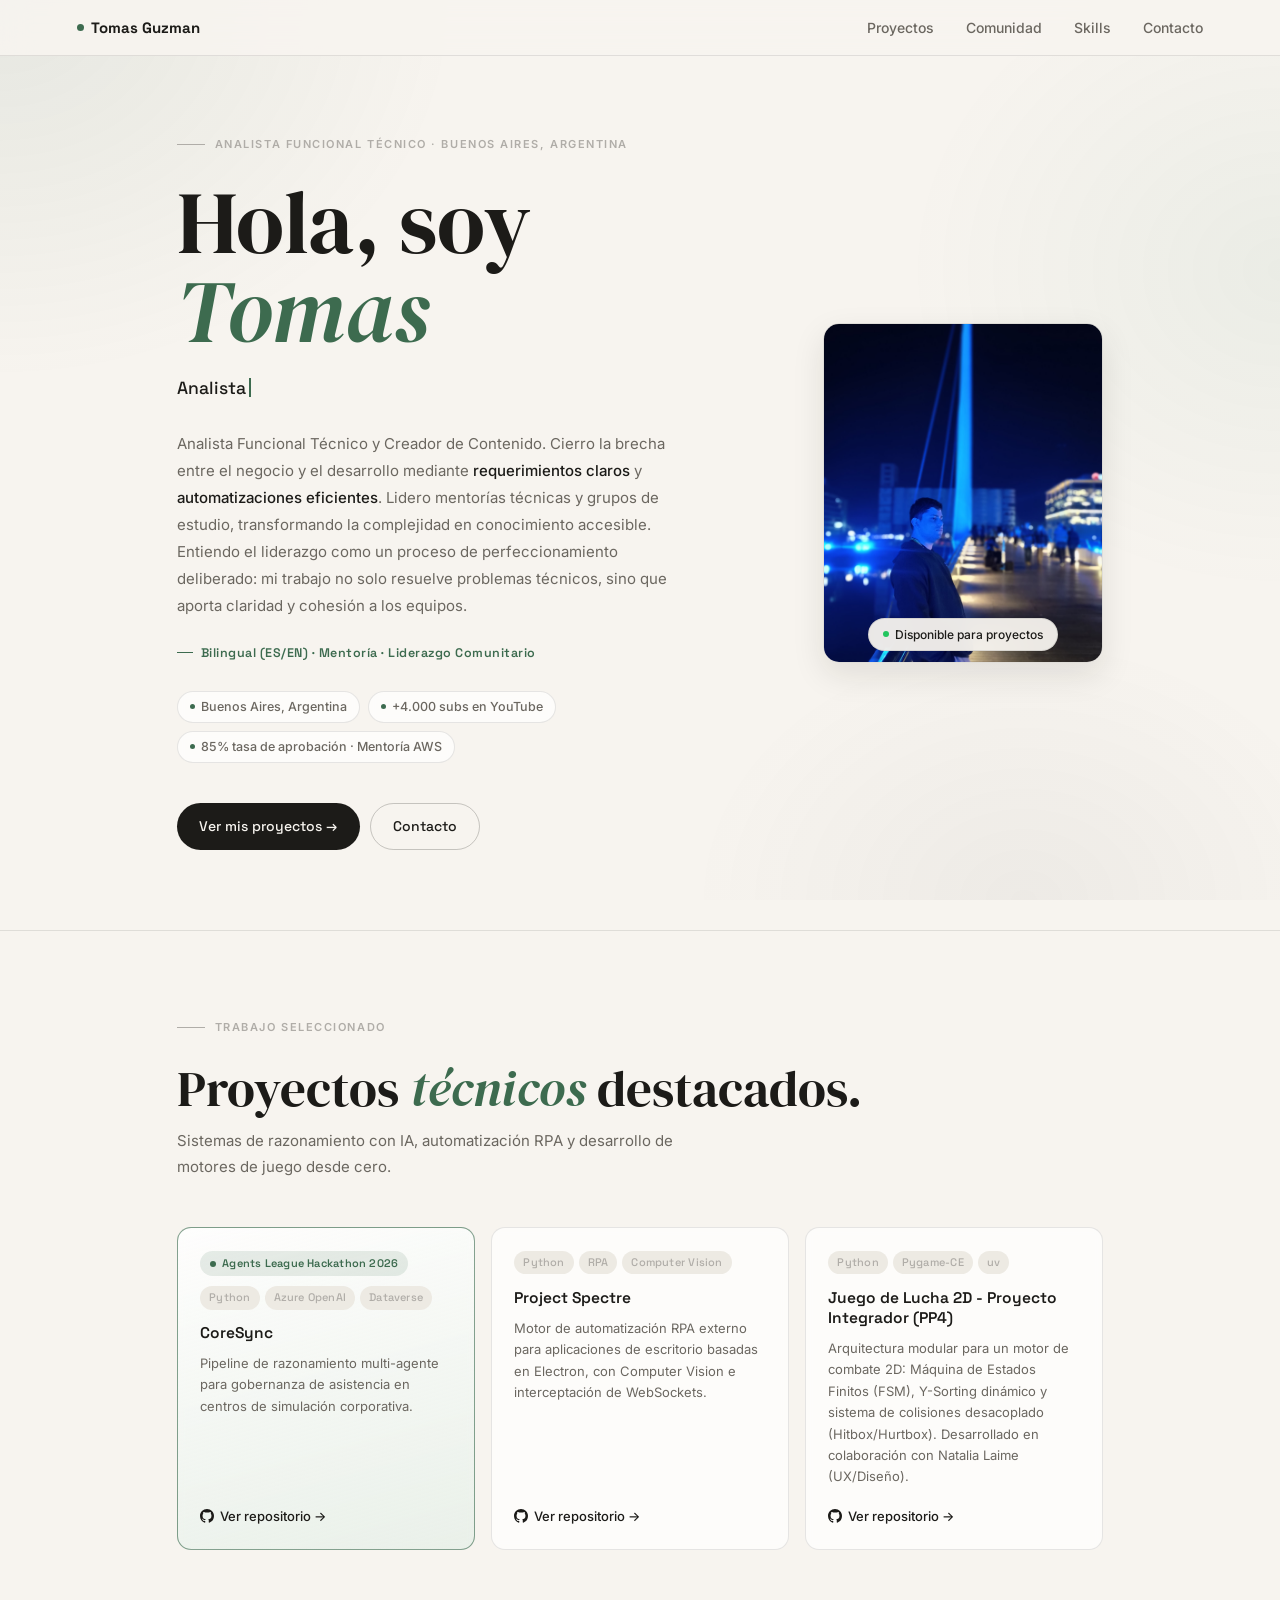
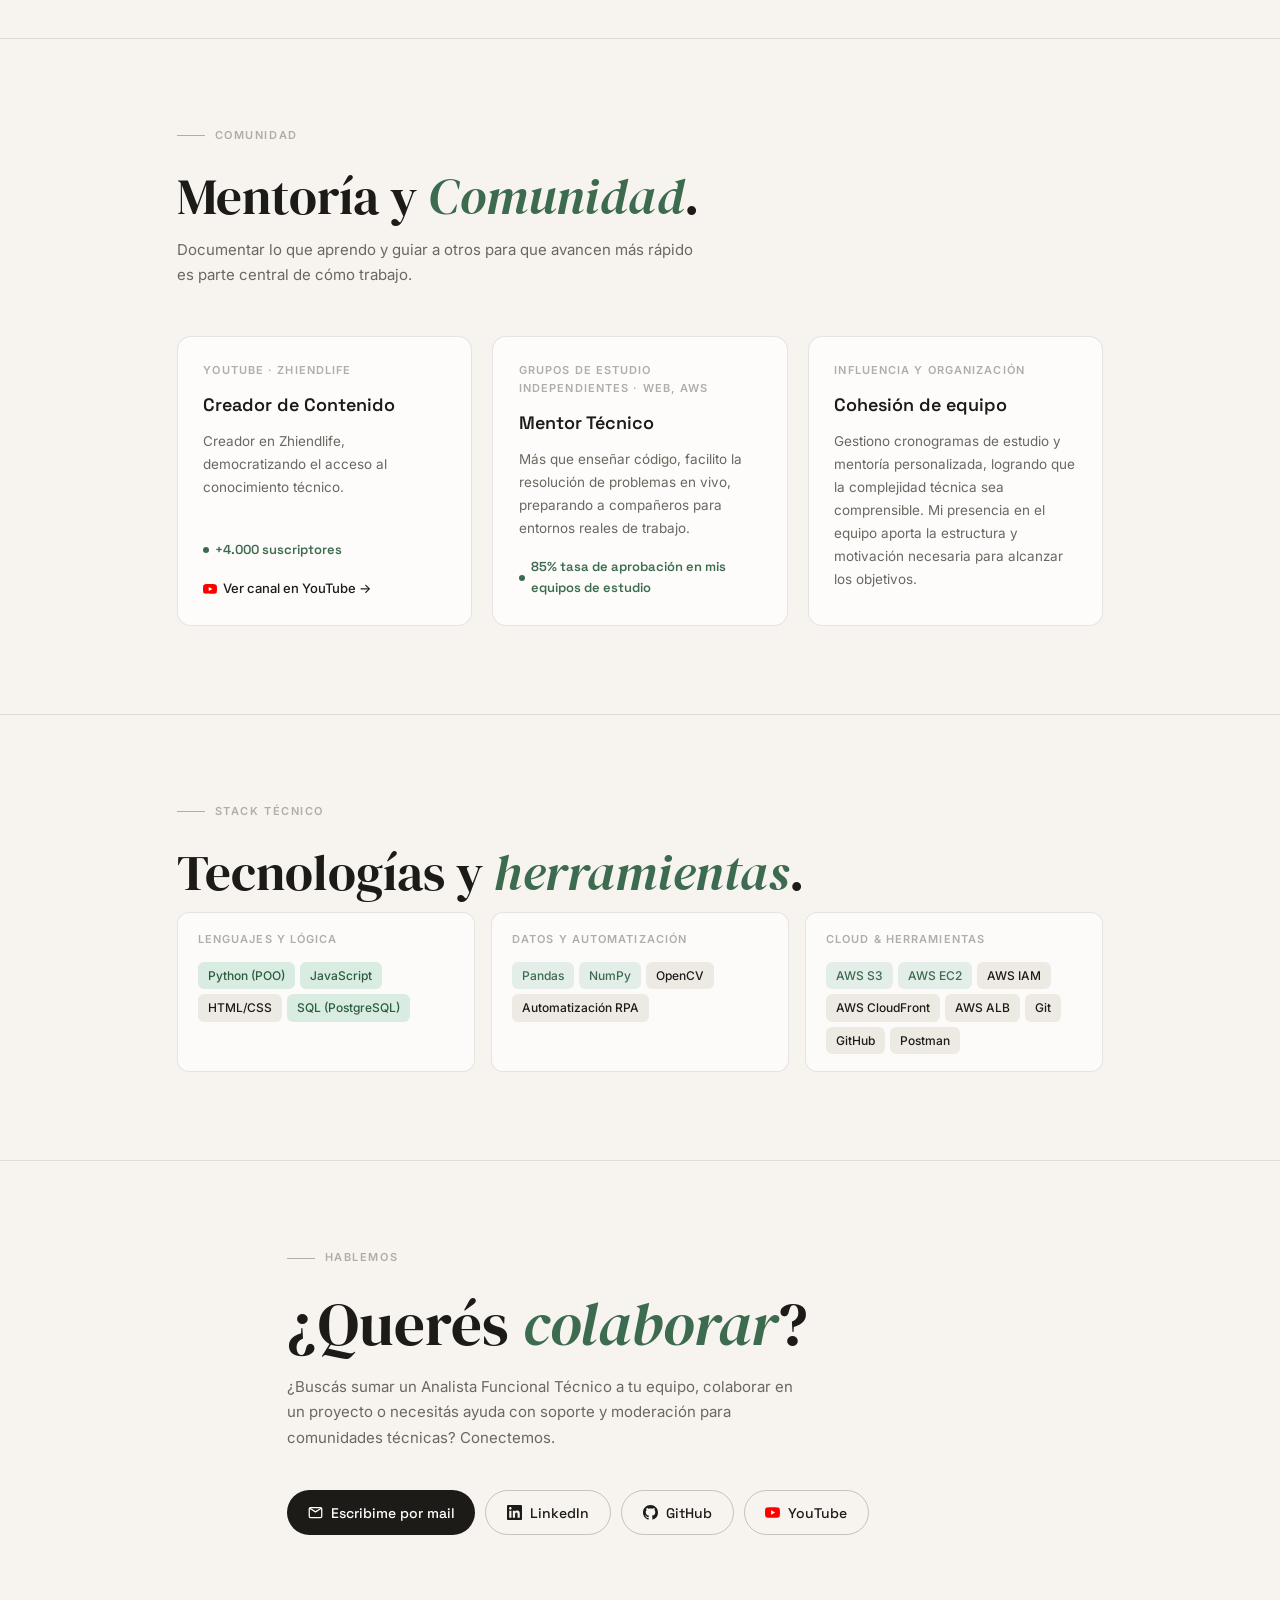
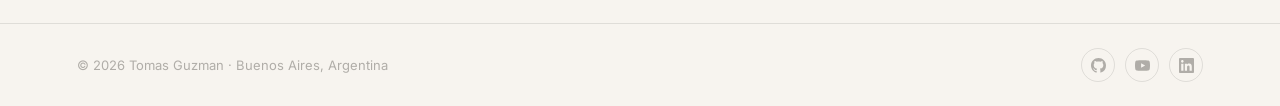
==== index.html @ 2cc408e9 "Rename indexhtml to index.html" ====
<!DOCTYPE html>
<html lang="es">
<head>
<meta charset="UTF-8">
<meta name="viewport" content="width=device-width, initial-scale=1.0">
<title>Tomas Guzman — Analista Funcional Técnico · Mentor Técnico · Creador de Contenido</title>
<link rel="preconnect" href="https://fonts.googleapis.com">
<link rel="preconnect" href="https://fonts.gstatic.com" crossorigin>
<link href="https://fonts.googleapis.com/css2?family=Space+Grotesk:wght@300;400;500;600;700&family=DM+Serif+Display:ital@0;1&family=Inter:wght@400;500&display=swap" rel="stylesheet">
<style>
*, *::before, *::after { box-sizing: border-box; margin: 0; padding: 0; }

:root {
  --bg:      #f7f4ef;
  --bg2:     #edeae3;
  --ink:     #1c1b18;
  --ink2:    #6b6760;
  --ink3:    #b0ada8;
  --accent:  #3d6b4f;
  --accent2: #2a7a5a;
  --border:  rgba(26,24,20,0.1);
}

html { scroll-behavior: smooth; }
body {
  font-family: 'Inter', sans-serif;
  background: var(--bg);
  color: var(--ink);
  font-size: 16px;
  line-height: 1.6;
  -webkit-font-smoothing: antialiased;
  overflow-x: hidden;
}

/* GRADIENTE */
.bg-gradient {
  position: fixed; inset: 0; pointer-events: none; z-index: 0;
  background:
    radial-gradient(ellipse 55% 65% at 0% 0%, rgba(61,107,79,0.09) 0%, transparent 65%),
    radial-gradient(ellipse 45% 55% at 100% 30%, rgba(42,122,90,0.06) 0%, transparent 65%),
    radial-gradient(ellipse 40% 45% at 80% 100%, rgba(55,58,63,0.05) 0%, transparent 65%);
}
nav, main, footer { position: relative; z-index: 1; }

/* NAV */
nav {
  position: sticky; top: 0; z-index: 100;
  display: flex; align-items: center; justify-content: space-between;
  padding: 0 clamp(1.5rem, 6vw, 5rem);
  height: 56px;
  background: rgba(247,244,239,0.88);
  backdrop-filter: blur(14px);
  -webkit-backdrop-filter: blur(14px);
  border-bottom: 1px solid var(--border);
}
.nav-logo {
  font-family: 'Space Grotesk', sans-serif;
  font-weight: 700; font-size: 15px;
  color: var(--ink); text-decoration: none;
  display: flex; align-items: center; gap: 7px;
}
.nav-logo .dot {
  width: 7px; height: 7px; border-radius: 50%;
  background: var(--accent);
}
.nav-links { display: flex; gap: 2rem; list-style: none; }
.nav-links a {
  font-size: 14px; font-weight: 500; color: var(--ink2);
  text-decoration: none; transition: color 0.2s;
}
.nav-links a:hover { color: var(--ink); }

/* WRAPPERS */
.section-wrap { max-width: 1080px; margin: 0 auto; padding: 5.5rem clamp(1.5rem, 6vw, 5rem); }
.section-wrap.narrow { max-width: 860px; }

.eyebrow {
  display: flex; align-items: center; gap: 10px;
  font-size: 11px; font-weight: 600; letter-spacing: 0.14em;
  text-transform: uppercase; color: var(--ink3); margin-bottom: 1.5rem;
}
.eyebrow::before { content: ''; display: block; width: 28px; height: 1px; background: var(--ink3); flex-shrink: 0; }

.section-title {
  font-family: 'DM Serif Display', serif;
  font-size: clamp(2.2rem, 4.5vw, 3.2rem);
  font-weight: 400; color: var(--ink); line-height: 1.1; margin-bottom: 0.75rem;
}
.section-title em { font-style: italic; color: var(--accent); }
.section-sub { font-size: 15px; color: var(--ink2); max-width: 520px; margin-bottom: 3rem; line-height: 1.7; }

/* ── HERO ── */
.hero-inner {
  max-width: 1080px; margin: 0 auto;
  padding: 5rem clamp(1.5rem, 6vw, 5rem);
  display: grid; grid-template-columns: 1fr auto;
  gap: 4rem; align-items: center;
  min-height: calc(100vh - 56px);
}
.hero-eyebrow {
  font-size: 11px; font-weight: 600; letter-spacing: 0.14em;
  text-transform: uppercase; color: var(--ink3);
  display: flex; align-items: center; gap: 10px; margin-bottom: 1.5rem;
}
.hero-eyebrow::before { content: ''; display: block; width: 28px; height: 1px; background: var(--ink3); }

/* ── KATANA NAME ── */
h1.hero-name {
  font-family: 'DM Serif Display', serif;
  font-size: clamp(3rem, 7vw, 5.5rem);
  font-weight: 400; line-height: 1.0; color: var(--ink);
  margin-bottom: 1.25rem;
  user-select: none;
}
h1.hero-name em { font-style: italic; color: var(--accent); }

/* El contenedor del nombre: tamaño fijo al del texto, posición relativa para overlays absolutos */
.name-katana {
  display: inline-block;
  position: relative;
  cursor: default;
  line-height: 1.0;
}

/* El nombre base define el tamaño del contenedor */
.name-full {
  display: block;
  position: relative;
  transition: opacity 0.2s 0.15s;
}

/* Las dos mitades se superponen EXACTAMENTE sobre el nombre base (inset 0) */
.name-top, .name-bottom {
  display: block;
  position: absolute;
  top: 0; left: 0; right: 0; bottom: 0;
  width: 100%; height: 100%;
  margin: 0;
  clip-path: inset(0 0 50% 0);        /* top half */
  transform: translate(0, 0);
  transition: transform 0.35s cubic-bezier(0.22,1,0.36,1), opacity 0.3s;
  opacity: 0; pointer-events: none;
  white-space: nowrap;
}
.name-bottom {
  clip-path: inset(50% 0 0 0);        /* bottom half */
}

/* Flash de corte */
.slash-line {
  position: absolute;
  left: -10%; width: 0%;
  top: 50%; height: 1.5px;
  background: linear-gradient(90deg, transparent 0%, rgba(255,255,255,0) 0%, white 40%, rgba(180,230,200,0.9) 60%, transparent 100%);
  transform: rotate(-4deg) translateY(-50%);
  opacity: 0;
  pointer-events: none;
  transition: none;
  box-shadow: 0 0 8px 2px rgba(61,107,79,0.5);
}

/* JS toggles .cut on .name-katana */
.name-katana.cut .name-full       { opacity: 0; transition: opacity 0.1s; }
.name-katana.cut .name-top        { opacity: 1; transform: translate(-4px, -8px); }
.name-katana.cut .name-bottom     { opacity: 1; transform: translate(4px, 8px); }
.name-katana.cut .slash-line      { width: 120%; opacity: 1; }

/* Heal-back animation when removing cursor */
.name-katana.healing .name-top    { opacity: 0; transform: translate(0, 0); transition: transform 0.25s ease-in, opacity 0.2s; }
.name-katana.healing .name-bottom { opacity: 0; transform: translate(0, 0); transition: transform 0.25s ease-in, opacity 0.2s; }
.name-katana.healing .slash-line  { opacity: 0; transition: opacity 0.15s; }
.name-katana.healing .name-full   { opacity: 1; transition: opacity 0.2s 0.15s; }

/* ── HERO resto ── */
.hero-role {
  font-family: 'Space Grotesk', sans-serif;
  font-size: clamp(0.9rem, 1.8vw, 1.1rem);
  color: var(--ink2); margin-bottom: 1.75rem;
  display: flex; align-items: center; flex-wrap: wrap;
}
.typed-text { color: var(--ink); font-weight: 500; }
.cursor {
  display: inline-block; width: 2px; height: 1.1em;
  background: var(--accent); margin-left: 3px;
  vertical-align: middle; animation: blink 1s step-end infinite;
}
@keyframes blink { 0%,100%{opacity:1} 50%{opacity:0} }

.hero-desc { font-size: 15px; color: var(--ink2); max-width: 520px; line-height: 1.8; margin-bottom: 1.5rem; }
.hero-desc strong { color: var(--ink); font-weight: 500; }

.hero-tag {
  font-family: 'Space Grotesk', sans-serif;
  font-size: 12.5px; font-weight: 600; letter-spacing: 0.04em;
  color: var(--accent); margin-bottom: 1.75rem;
  display: flex; align-items: center; gap: 8px;
}
.hero-tag::before { content: ''; display: block; width: 16px; height: 1px; background: var(--accent); flex-shrink: 0; }

.hero-badges { display: flex; flex-wrap: wrap; gap: 8px; margin-bottom: 2.5rem; }
.badge {
  display: inline-flex; align-items: center; gap: 6px;
  font-size: 12.5px; font-weight: 500; padding: 5px 12px;
  border-radius: 100px; border: 1px solid var(--border);
  background: rgba(255,255,255,0.7); color: var(--ink2);
  backdrop-filter: blur(4px);
}
.badge .bdot { width: 5px; height: 5px; border-radius: 50%; background: var(--accent); }

.hero-ctas { display: flex; gap: 10px; flex-wrap: wrap; }
.btn-dark {
  display: inline-flex; align-items: center; gap: 8px;
  padding: 0.7rem 1.4rem; background: var(--ink); color: var(--bg);
  font-family: 'Space Grotesk', sans-serif; font-size: 14px; font-weight: 500;
  border-radius: 100px; text-decoration: none;
  transition: background 0.2s, transform 0.15s;
}
.btn-dark:hover { background: var(--accent); transform: translateY(-1px); }
.btn-outline {
  display: inline-flex; align-items: center; gap: 8px;
  padding: 0.7rem 1.4rem; background: transparent; color: var(--ink);
  font-family: 'Space Grotesk', sans-serif; font-size: 14px; font-weight: 500;
  border-radius: 100px; border: 1px solid rgba(26,24,20,0.22);
  text-decoration: none; transition: border-color 0.2s, transform 0.15s;
}
.btn-outline:hover { border-color: var(--ink); transform: translateY(-1px); }

/* FOTO */
.photo-frame { position: relative; width: 280px; }
.profile-photo {
  width: 280px; height: 340px;
  object-fit: cover;
  object-position: center 25%;
  border-radius: 16px;
  display: block;
  border: 1px solid var(--border);
  box-shadow: 0 12px 32px rgba(28,27,24,0.10);
}
.avail-tag {
  position: absolute; bottom: 12px; left: 50%; transform: translateX(-50%);
  white-space: nowrap; background: rgba(247,244,239,0.95);
  border: 1px solid var(--border); border-radius: 100px;
  padding: 6px 14px; font-size: 12px; font-weight: 500; color: var(--ink);
  display: flex; align-items: center; gap: 6px; backdrop-filter: blur(8px);
}
.avail-tag .green-dot { width: 6px; height: 6px; border-radius: 50%; background: #22c55e; flex-shrink: 0; }

/* ── PROYECTOS ── */
#proyectos { border-top: 1px solid var(--border); }
.projects-grid { display: grid; grid-template-columns: repeat(3,1fr); gap: 1rem; }
@media (max-width:860px) { .projects-grid { grid-template-columns: repeat(2,1fr); } }
@media (max-width:560px) { .projects-grid { grid-template-columns: 1fr; } }

.pcard {
  background: rgba(255,255,255,0.7);
  border: 1px solid var(--border); border-radius: 14px; padding: 1.4rem;
  display: flex; flex-direction: column; gap: 0.6rem;
  backdrop-filter: blur(4px);
  transition: border-color 0.2s, transform 0.2s, box-shadow 0.2s;
}
.pcard:hover { border-color: rgba(61,107,79,0.45); transform: translateY(-2px); box-shadow: 0 8px 24px rgba(61,107,79,0.08); }
.pcard.featured {
  border-color: rgba(61,107,79,0.5);
  background: linear-gradient(165deg, rgba(255,255,255,0.85) 0%, rgba(217,236,226,0.45) 100%);
  position: relative;
}
.pcard.featured::before {
  content: '';
  position: absolute; inset: -1px;
  border-radius: 14px;
  border: 1px solid rgba(61,107,79,0.25);
  pointer-events: none;
}
.pcard-status {
  display: inline-flex; align-items: center; gap: 6px;
  font-size: 11px; font-weight: 600; padding: 4px 10px;
  border-radius: 100px; background: rgba(61,107,79,0.12);
  color: var(--accent); font-family: 'Space Grotesk', sans-serif;
  letter-spacing: 0.02em; align-self: flex-start;
}
.pcard-status .pulse {
  width: 6px; height: 6px; border-radius: 50%;
  background: var(--accent);
  animation: pulse 1.6s ease-in-out infinite;
}
@keyframes pulse { 0%,100%{opacity:1; transform:scale(1);} 50%{opacity:0.4; transform:scale(0.7);} }
.pcard-tags { display: flex; flex-wrap: wrap; gap: 5px; margin-bottom: 0.25rem; }
.ptag {
  font-size: 11px; font-weight: 500; padding: 3px 9px;
  border-radius: 100px; background: var(--bg2); color: var(--ink3);
  font-family: 'Space Grotesk', sans-serif; letter-spacing: 0.02em;
}
.pcard-title { font-family: 'Space Grotesk', sans-serif; font-size: 15.5px; font-weight: 600; color: var(--ink); line-height: 1.3; }
.pcard-desc { font-size: 13px; color: var(--ink2); line-height: 1.65; flex: 1; }
.pcard-link {
  display: inline-flex; align-items: center; gap: 6px;
  font-size: 13px; font-weight: 500; color: var(--ink);
  text-decoration: none; margin-top: 0.5rem; transition: color 0.2s;
}
.pcard-link:hover { color: var(--accent); }
.pcard-link svg { width: 14px; height: 14px; flex-shrink: 0; }

/* ── MENTORÍA Y COMUNIDAD ── */
#comunidad { border-top: 1px solid var(--border); }
.community-grid { display: grid; grid-template-columns: repeat(2,1fr); gap: 1.25rem; }
@media (max-width:700px) { .community-grid { grid-template-columns: 1fr; } }
.community-grid-3 { grid-template-columns: repeat(3,1fr); }
@media (max-width:860px) { .community-grid-3 { grid-template-columns: 1fr; } }

.ccard {
  background: rgba(255,255,255,0.7);
  border: 1px solid var(--border); border-radius: 14px; padding: 1.6rem;
  display: flex; flex-direction: column; gap: 0.85rem;
  backdrop-filter: blur(4px);
  transition: border-color 0.2s, transform 0.2s, box-shadow 0.2s;
}
.ccard:hover { border-color: rgba(61,107,79,0.45); transform: translateY(-2px); box-shadow: 0 8px 24px rgba(61,107,79,0.08); }
.ccard-label {
  font-size: 11px; font-weight: 600; letter-spacing: 0.1em; text-transform: uppercase;
  color: var(--ink3);
}
.ccard-title { font-family: 'Space Grotesk', sans-serif; font-size: 18px; font-weight: 600; color: var(--ink); line-height: 1.3; }
.ccard-desc { font-size: 13.5px; color: var(--ink2); line-height: 1.7; flex: 1; }
.ccard-metric {
  display: inline-flex; align-items: center; gap: 6px;
  font-family: 'Space Grotesk', sans-serif; font-size: 13px; font-weight: 600;
  color: var(--accent); margin-top: 0.25rem;
}
.ccard-metric .bdot { width: 6px; height: 6px; border-radius: 50%; background: var(--accent); flex-shrink: 0; }
.ccard-link {
  display: inline-flex; align-items: center; gap: 6px;
  font-size: 13px; font-weight: 500; color: var(--ink);
  text-decoration: none; margin-top: 0.25rem; transition: color 0.2s;
}
.ccard-link:hover { color: var(--accent); }
.ccard-link svg { width: 14px; height: 14px; flex-shrink: 0; }

/* ── HABILIDADES ── */
#habilidades { border-top: 1px solid var(--border); }
.skills-grid { display: grid; grid-template-columns: repeat(auto-fit, minmax(220px, 1fr)); gap: 1rem; }
.sgroup {
  background: rgba(255,255,255,0.65); border: 1px solid var(--border);
  border-radius: 12px; padding: 1.1rem 1.25rem; backdrop-filter: blur(4px);
}
.sgroup-title { font-size: 11px; font-weight: 600; letter-spacing: 0.1em; text-transform: uppercase; color: var(--ink3); margin-bottom: 0.85rem; }
.stags { display: flex; flex-wrap: wrap; gap: 5px; }
.stag { font-size: 12px; font-weight: 500; padding: 4px 10px; border-radius: 6px; background: var(--bg2); color: var(--ink); }
.stag.hot { background: #d9ece2; color: #2a5c3f; }
.stag.cool { background: #e2eee7; color: #3d6b4f; }

/* ── CONTACTO ── */
#contacto { border-top: 1px solid var(--border); }
.contact-heading { font-family: 'DM Serif Display', serif; font-size: clamp(2.2rem, 5vw, 3.8rem); font-weight: 400; color: var(--ink); line-height: 1.1; margin-bottom: 1rem; }
.contact-heading em { font-style: italic; color: var(--accent); }
.contact-sub { font-size: 15px; color: var(--ink2); margin-bottom: 2.5rem; max-width: 520px; line-height: 1.7; }
.contact-btns { display: flex; flex-wrap: wrap; gap: 10px; }
.cbtn {
  display: inline-flex; align-items: center; gap: 8px;
  padding: 0.65rem 1.3rem; border-radius: 100px;
  font-family: 'Space Grotesk', sans-serif; font-size: 14px; font-weight: 500;
  text-decoration: none; transition: transform 0.15s, background 0.2s, border-color 0.2s;
}
.cbtn svg { width: 15px; height: 15px; flex-shrink: 0; }
.cbtn:hover { transform: translateY(-1px); }
.cbtn.dark { background: var(--ink); color: white; }
.cbtn.dark:hover { background: var(--accent); }
.cbtn.light { background: transparent; color: var(--ink); border: 1px solid rgba(26,24,20,0.22); }
.cbtn.light:hover { border-color: var(--ink); }

/* FOOTER */
footer {
  border-top: 1px solid var(--border);
  padding: 1.5rem clamp(1.5rem, 6vw, 5rem);
  display: flex; align-items: center; justify-content: space-between;
  font-size: 13px; color: var(--ink3);
  position: relative; z-index: 1;
}
.footer-socials { display: flex; gap: 10px; }
.fsoc {
  width: 34px; height: 34px; border-radius: 50%;
  border: 1px solid var(--border);
  display: flex; align-items: center; justify-content: center;
  color: var(--ink3); text-decoration: none; font-size: 14px;
  transition: border-color 0.2s, color 0.2s;
}
.fsoc:hover { border-color: var(--accent); color: var(--accent); }

@media (max-width:700px) {
  .hero-inner { grid-template-columns: 1fr; }
  .hero-right { display: none; }
  .nav-links { display: none; }
  footer { flex-direction: column; gap: 1rem; text-align: center; }
}
@media (prefers-reduced-motion: reduce) { *, *::before, *::after { animation: none !important; transition: none !important; } }
</style>
</head>
<body>

<div class="bg-gradient" aria-hidden="true"></div>

<nav>
  <a class="nav-logo" href="#hero"><span class="dot"></span>Tomas Guzman</a>
  <ul class="nav-links">
    <li><a href="#proyectos">Proyectos</a></li>
    <li><a href="#comunidad">Comunidad</a></li>
    <li><a href="#habilidades">Skills</a></li>
    <li><a href="#contacto">Contacto</a></li>
  </ul>
</nav>

<main>

<!-- HERO -->
<section id="hero">
  <div class="hero-inner">
    <div class="hero-left">
      <div class="hero-eyebrow">Analista Funcional Técnico · Buenos Aires, Argentina</div>

      <h1 class="hero-name">
        Hola, soy<br>
        <!-- Katana name wrapper -->
        <span class="name-katana" id="nameKatana">
          <span class="name-full"><em>Tomas</em></span>
          <span class="name-top" aria-hidden="true"><em>Tomas</em></span>
          <span class="name-bottom" aria-hidden="true"><em>Tomas</em></span>
          <span class="slash-line" aria-hidden="true"></span>
        </span>
      </h1>

      <p class="hero-role">
        <span class="typed-text" id="typed-text">Analista Funcional Técnico</span><span class="cursor"></span>
      </p>

      <p class="hero-desc">
        Analista Funcional Técnico y Creador de Contenido. Cierro la brecha entre el negocio y el desarrollo mediante <strong>requerimientos claros</strong> y <strong>automatizaciones eficientes</strong>. Lidero mentorías técnicas y grupos de estudio, transformando la complejidad en conocimiento accesible. Entiendo el liderazgo como un proceso de perfeccionamiento deliberado: mi trabajo no solo resuelve problemas técnicos, sino que aporta claridad y cohesión a los equipos.
      </p>

      <div class="hero-tag">Bilingual (ES/EN) · Mentoría · Liderazgo Comunitario</div>

      <div class="hero-badges">
        <span class="badge"><span class="bdot"></span>Buenos Aires, Argentina</span>
        <span class="badge"><span class="bdot"></span>+4.000 subs en YouTube</span>
        <span class="badge"><span class="bdot"></span>85% tasa de aprobación · Mentoría AWS</span>
      </div>

      <div class="hero-ctas">
        <a href="#proyectos" class="btn-dark">Ver mis proyectos →</a>
        <a href="#contacto" class="btn-outline">Contacto</a>
      </div>
    </div>

    <div class="hero-right">
      <div class="photo-frame">
        <img src="/foto-perfil.jpeg" alt="Tomas Guzman" class="profile-photo">
        <div class="avail-tag">
          <span class="green-dot"></span>
          Disponible para proyectos
        </div>
      </div>
    </div>
  </div>
</section>

<!-- PROYECTOS -->
<section id="proyectos">
  <div class="section-wrap">
    <div class="eyebrow">Trabajo seleccionado</div>
    <h2 class="section-title">Proyectos <em>técnicos</em> destacados.</h2>
    <p class="section-sub">Sistemas de razonamiento con IA, automatización RPA y desarrollo de motores de juego desde cero.</p>
    <div class="projects-grid">

      <div class="pcard featured">
        <div class="pcard-status"><span class="pulse"></span>Agents League Hackathon 2026</div>
        <div class="pcard-tags"><span class="ptag">Python</span><span class="ptag">Azure OpenAI</span><span class="ptag">Dataverse</span></div>
        <div class="pcard-title">CoreSync</div>
        <div class="pcard-desc">Pipeline de razonamiento multi-agente para gobernanza de asistencia en centros de simulación corporativa.</div>
        <a href="https://github.com/tomasgz7/CoreSync" target="_blank" rel="noopener" class="pcard-link">
          <svg viewBox="0 0 16 16" fill="currentColor"><path d="M8 0C3.58 0 0 3.58 0 8c0 3.54 2.29 6.53 5.47 7.59.4.07.55-.17.55-.38 0-.19-.01-.82-.01-1.49-2.01.37-2.53-.49-2.69-.94-.09-.23-.48-.94-.82-1.13-.28-.15-.68-.52-.01-.53.63-.01 1.08.58 1.23.82.72 1.21 1.87.87 2.33.66.07-.52.28-.87.51-1.07-1.78-.2-3.64-.89-3.64-3.95 0-.87.31-1.59.82-2.15-.08-.2-.36-1.02.08-2.12 0 0 .67-.21 2.2.82.64-.18 1.32-.27 2-.27.68 0 1.36.09 2 .27 1.53-1.04 2.2-.82 2.2-.82.44 1.1.16 1.92.08 2.12.51.56.82 1.27.82 2.15 0 3.07-1.87 3.75-3.65 3.95.29.25.54.73.54 1.48 0 1.07-.01 1.93-.01 2.2 0 .21.15.46.55.38A8.013 8.013 0 0016 8c0-4.42-3.58-8-8-8z"/></svg>
          Ver repositorio →
        </a>
      </div>

      <div class="pcard">
        <div class="pcard-tags"><span class="ptag">Python</span><span class="ptag">RPA</span><span class="ptag">Computer Vision</span></div>
        <div class="pcard-title">Project Spectre</div>
        <div class="pcard-desc">Motor de automatización RPA externo para aplicaciones de escritorio basadas en Electron, con Computer Vision e interceptación de WebSockets.</div>
        <a href="https://github.com/tomasgz7/project-spectre" target="_blank" rel="noopener" class="pcard-link">
          <svg viewBox="0 0 16 16" fill="currentColor"><path d="M8 0C3.58 0 0 3.58 0 8c0 3.54 2.29 6.53 5.47 7.59.4.07.55-.17.55-.38 0-.19-.01-.82-.01-1.49-2.01.37-2.53-.49-2.69-.94-.09-.23-.48-.94-.82-1.13-.28-.15-.68-.52-.01-.53.63-.01 1.08.58 1.23.82.72 1.21 1.87.87 2.33.66.07-.52.28-.87.51-1.07-1.78-.2-3.64-.89-3.64-3.95 0-.87.31-1.59.82-2.15-.08-.2-.36-1.02.08-2.12 0 0 .67-.21 2.2.82.64-.18 1.32-.27 2-.27.68 0 1.36.09 2 .27 1.53-1.04 2.2-.82 2.2-.82.44 1.1.16 1.92.08 2.12.51.56.82 1.27.82 2.15 0 3.07-1.87 3.75-3.65 3.95.29.25.54.73.54 1.48 0 1.07-.01 1.93-.01 2.2 0 .21.15.46.55.38A8.013 8.013 0 0016 8c0-4.42-3.58-8-8-8z"/></svg>
          Ver repositorio →
        </a>
      </div>

      <div class="pcard">
        <div class="pcard-tags"><span class="ptag">Python</span><span class="ptag">Pygame-CE</span><span class="ptag">uv</span></div>
        <div class="pcard-title">Juego de Lucha 2D - Proyecto Integrador (PP4)</div>
        <div class="pcard-desc">Arquitectura modular para un motor de combate 2D: Máquina de Estados Finitos (FSM), Y-Sorting dinámico y sistema de colisiones desacoplado (Hitbox/Hurtbox). Desarrollado en colaboración con Natalia Laime (UX/Diseño).</div>
        <a href="https://github.com/tomasgz7/Proyecto-integrador-PP4" target="_blank" rel="noopener" class="pcard-link">
          <svg viewBox="0 0 16 16" fill="currentColor"><path d="M8 0C3.58 0 0 3.58 0 8c0 3.54 2.29 6.53 5.47 7.59.4.07.55-.17.55-.38 0-.19-.01-.82-.01-1.49-2.01.37-2.53-.49-2.69-.94-.09-.23-.48-.94-.82-1.13-.28-.15-.68-.52-.01-.53.63-.01 1.08.58 1.23.82.72 1.21 1.87.87 2.33.66.07-.52.28-.87.51-1.07-1.78-.2-3.64-.89-3.64-3.95 0-.87.31-1.59.82-2.15-.08-.2-.36-1.02.08-2.12 0 0 .67-.21 2.2.82.64-.18 1.32-.27 2-.27.68 0 1.36.09 2 .27 1.53-1.04 2.2-.82 2.2-.82.44 1.1.16 1.92.08 2.12.51.56.82 1.27.82 2.15 0 3.07-1.87 3.75-3.65 3.95.29.25.54.73.54 1.48 0 1.07-.01 1.93-.01 2.2 0 .21.15.46.55.38A8.013 8.013 0 0016 8c0-4.42-3.58-8-8-8z"/></svg>
          Ver repositorio →
        </a>
      </div>

    </div>
  </div>
</section>

<!-- MENTORÍA Y COMUNIDAD -->
<section id="comunidad">
  <div class="section-wrap">
    <div class="eyebrow">Comunidad</div>
    <h2 class="section-title">Mentoría y <em>Comunidad</em>.</h2>
    <p class="section-sub">Documentar lo que aprendo y guiar a otros para que avancen más rápido es parte central de cómo trabajo.</p>

    <div class="community-grid community-grid-3">

      <div class="ccard">
        <div class="ccard-label">YouTube · Zhiendlife</div>
        <div class="ccard-title">Creador de Contenido</div>
        <div class="ccard-desc">Creador en Zhiendlife, democratizando el acceso al conocimiento técnico.</div>
        <div class="ccard-metric"><span class="bdot"></span>+4.000 suscriptores</div>
        <a href="https://www.youtube.com/@CodeNoZhiend" target="_blank" rel="noopener" class="ccard-link">
          <svg viewBox="0 0 24 24" fill="#FF0000"><path d="M23.498 6.186a2.97 2.97 0 0 0-2.088-2.088C19.692 3.5 12 3.5 12 3.5s-7.692 0-9.41.598A2.97 2.97 0 0 0 .502 6.186 31.07 31.07 0 0 0 0 12a31.07 31.07 0 0 0 .502 5.814 2.97 2.97 0 0 0 2.088 2.088C4.308 20.5 12 20.5 12 20.5s7.692 0 9.41-.598a2.97 2.97 0 0 0 2.088-2.088A31.07 31.07 0 0 0 24 12a31.07 31.07 0 0 0-.502-5.814zM9.75 15.5v-7l6.5 3.5-6.5 3.5z"/></svg>
          Ver canal en YouTube →
        </a>
      </div>

      <div class="ccard">
        <div class="ccard-label">Grupos de estudio independientes · Web, AWS</div>
        <div class="ccard-title">Mentor Técnico</div>
        <div class="ccard-desc">Más que enseñar código, facilito la resolución de problemas en vivo, preparando a compañeros para entornos reales de trabajo.</div>
        <div class="ccard-metric"><span class="bdot"></span>85% tasa de aprobación en mis equipos de estudio</div>
      </div>

      <div class="ccard">
        <div class="ccard-label">Influencia y organización</div>
        <div class="ccard-title">Cohesión de equipo</div>
        <div class="ccard-desc">Gestiono cronogramas de estudio y mentoría personalizada, logrando que la complejidad técnica sea comprensible. Mi presencia en el equipo aporta la estructura y motivación necesaria para alcanzar los objetivos.</div>
      </div>

    </div>
  </div>
</section>

<!-- HABILIDADES -->
<section id="habilidades">
  <div class="section-wrap">
    <div class="eyebrow">Stack técnico</div>
    <h2 class="section-title">Tecnologías y <em>herramientas</em>.</h2>
    <div class="skills-grid">
      <div class="sgroup">
        <div class="sgroup-title">Lenguajes y lógica</div>
        <div class="stags">
          <span class="stag hot">Python (POO)</span>
          <span class="stag hot">JavaScript</span>
          <span class="stag">HTML/CSS</span>
          <span class="stag hot">SQL (PostgreSQL)</span>
        </div>
      </div>
      <div class="sgroup">
        <div class="sgroup-title">Datos y automatización</div>
        <div class="stags">
          <span class="stag cool">Pandas</span>
          <span class="stag cool">NumPy</span>
          <span class="stag">OpenCV</span>
          <span class="stag">Automatización RPA</span>
        </div>
      </div>
      <div class="sgroup">
        <div class="sgroup-title">Cloud & herramientas</div>
        <div class="stags">
          <span class="stag cool">AWS S3</span>
          <span class="stag cool">AWS EC2</span>
          <span class="stag">AWS IAM</span>
          <span class="stag">AWS CloudFront</span>
          <span class="stag">AWS ALB</span>
          <span class="stag">Git</span>
          <span class="stag">GitHub</span>
          <span class="stag">Postman</span>
        </div>
      </div>
    </div>
  </div>
</section>

<!-- CONTACTO -->
<section id="contacto">
  <div class="section-wrap narrow">
    <div class="eyebrow">Hablemos</div>
    <h2 class="contact-heading">¿Querés <em>colaborar</em>?</h2>
    <p class="contact-sub">¿Buscás sumar un Analista Funcional Técnico a tu equipo, colaborar en un proyecto o necesitás ayuda con soporte y moderación para comunidades técnicas? Conectemos.</p>
    <div class="contact-btns">
      <a href="mailto:tomasgz.dev@gmail.com" target="_blank" rel="noopener" class="cbtn dark">
        <svg viewBox="0 0 24 24" fill="none" stroke="currentColor" stroke-width="2" stroke-linecap="round" stroke-linejoin="round"><path d="M4 4h16v16H4z" stroke="none"/><path d="M22 6c0-1.1-.9-2-2-2H4c-1.1 0-2 .9-2 2v12c0 1.1.9 2 2 2h16c1.1 0 2-.9 2-2V6zm-2 0-8 5-8-5"/></svg>
        Escribime por mail
      </a>
      <a href="https://www.linkedin.com/in/tomasgz7/" target="_blank" rel="noopener" class="cbtn light">
        <svg viewBox="0 0 24 24" fill="currentColor"><path d="M20.447 20.452h-3.554v-5.569c0-1.328-.027-3.037-1.852-3.037-1.853 0-2.136 1.445-2.136 2.939v5.667H9.351V9h3.414v1.561h.046c.477-.9 1.637-1.85 3.37-1.85 3.601 0 4.267 2.37 4.267 5.455v6.286zM5.337 7.433c-1.144 0-2.063-.926-2.063-2.065 0-1.138.92-2.063 2.063-2.063 1.14 0 2.064.925 2.064 2.063 0 1.139-.925 2.065-2.064 2.065zm1.782 13.019H3.555V9h3.564v11.452zM22.225 0H1.771C.792 0 0 .774 0 1.729v20.542C0 23.227.792 24 1.771 24h20.451C23.2 24 24 23.227 24 22.271V1.729C24 .774 23.2 0 22.222 0h.003z"/></svg>
        LinkedIn
      </a>
      <a href="https://github.com/tomasgz7" target="_blank" rel="noopener" class="cbtn light">
        <svg viewBox="0 0 16 16" fill="currentColor"><path d="M8 0C3.58 0 0 3.58 0 8c0 3.54 2.29 6.53 5.47 7.59.4.07.55-.17.55-.38 0-.19-.01-.82-.01-1.49-2.01.37-2.53-.49-2.69-.94-.09-.23-.48-.94-.82-1.13-.28-.15-.68-.52-.01-.53.63-.01 1.08.58 1.23.82.72 1.21 1.87.87 2.33.66.07-.52.28-.87.51-1.07-1.78-.2-3.64-.89-3.64-3.95 0-.87.31-1.59.82-2.15-.08-.2-.36-1.02.08-2.12 0 0 .67-.21 2.2.82.64-.18 1.32-.27 2-.27.68 0 1.36.09 2 .27 1.53-1.04 2.2-.82 2.2-.82.44 1.1.16 1.92.08 2.12.51.56.82 1.27.82 2.15 0 3.07-1.87 3.75-3.65 3.95.29.25.54.73.54 1.48 0 1.07-.01 1.93-.01 2.2 0 .21.15.46.55.38A8.013 8.013 0 0016 8c0-4.42-3.58-8-8-8z"/></svg>
        GitHub
      </a>
      <a href="https://www.youtube.com/@CodeNoZhiend" target="_blank" rel="noopener" class="cbtn light">
        <svg viewBox="0 0 24 24" fill="#FF0000"><path d="M23.498 6.186a2.97 2.97 0 0 0-2.088-2.088C19.692 3.5 12 3.5 12 3.5s-7.692 0-9.41.598A2.97 2.97 0 0 0 .502 6.186 31.07 31.07 0 0 0 0 12a31.07 31.07 0 0 0 .502 5.814 2.97 2.97 0 0 0 2.088 2.088C4.308 20.5 12 20.5 12 20.5s7.692 0 9.41-.598a2.97 2.97 0 0 0 2.088-2.088A31.07 31.07 0 0 0 24 12a31.07 31.07 0 0 0-.502-5.814zM9.75 15.5v-7l6.5 3.5-6.5 3.5z"/></svg>
        YouTube
      </a>
    </div>
  </div>
</section>

</main>

<footer>
  <span>© 2026 Tomas Guzman · Buenos Aires, Argentina</span>
  <div class="footer-socials">
    <a class="fsoc" href="https://github.com/tomasgz7" target="_blank" rel="noopener" title="GitHub">
      <svg width="15" height="15" viewBox="0 0 16 16" fill="currentColor"><path d="M8 0C3.58 0 0 3.58 0 8c0 3.54 2.29 6.53 5.47 7.59.4.07.55-.17.55-.38 0-.19-.01-.82-.01-1.49-2.01.37-2.53-.49-2.69-.94-.09-.23-.48-.94-.82-1.13-.28-.15-.68-.52-.01-.53.63-.01 1.08.58 1.23.82.72 1.21 1.87.87 2.33.66.07-.52.28-.87.51-1.07-1.78-.2-3.64-.89-3.64-3.95 0-.87.31-1.59.82-2.15-.08-.2-.36-1.02.08-2.12 0 0 .67-.21 2.2.82.64-.18 1.32-.27 2-.27.68 0 1.36.09 2 .27 1.53-1.04 2.2-.82 2.2-.82.44 1.1.16 1.92.08 2.12.51.56.82 1.27.82 2.15 0 3.07-1.87 3.75-3.65 3.95.29.25.54.73.54 1.48 0 1.07-.01 1.93-.01 2.2 0 .21.15.46.55.38A8.013 8.013 0 0016 8c0-4.42-3.58-8-8-8z"/></svg>
    </a>
    <a class="fsoc" href="https://www.youtube.com/@CodeNoZhiend" target="_blank" rel="noopener" title="YouTube">
      <svg width="15" height="15" viewBox="0 0 24 24" fill="currentColor"><path d="M23.498 6.186a2.97 2.97 0 0 0-2.088-2.088C19.692 3.5 12 3.5 12 3.5s-7.692 0-9.41.598A2.97 2.97 0 0 0 .502 6.186 31.07 31.07 0 0 0 0 12a31.07 31.07 0 0 0 .502 5.814 2.97 2.97 0 0 0 2.088 2.088C4.308 20.5 12 20.5 12 20.5s7.692 0 9.41-.598a2.97 2.97 0 0 0 2.088-2.088A31.07 31.07 0 0 0 24 12a31.07 31.07 0 0 0-.502-5.814zM9.75 15.5v-7l6.5 3.5-6.5 3.5z"/></svg>
    </a>
    <a class="fsoc" href="https://www.linkedin.com/in/tomasgz7/" target="_blank" rel="noopener" title="LinkedIn">
      <svg width="15" height="15" viewBox="0 0 24 24" fill="currentColor"><path d="M20.447 20.452h-3.554v-5.569c0-1.328-.027-3.037-1.852-3.037-1.853 0-2.136 1.445-2.136 2.939v5.667H9.351V9h3.414v1.561h.046c.477-.9 1.637-1.85 3.37-1.85 3.601 0 4.267 2.37 4.267 5.455v6.286zM5.337 7.433c-1.144 0-2.063-.926-2.063-2.065 0-1.138.92-2.063 2.063-2.063 1.14 0 2.064.925 2.064 2.063 0 1.139-.925 2.065-2.064 2.065zm1.782 13.019H3.555V9h3.564v11.452zM22.225 0H1.771C.792 0 0 .774 0 1.729v20.542C0 23.227.792 24 1.771 24h20.451C23.2 24 24 23.227 24 22.271V1.729C24 .774 23.2 0 22.222 0h.003z"/></svg>
    </a>
  </div>
</footer>

<script>
/* ── TYPED ── */
const roles = ["Analista Funcional Técnico","Mentor Técnico","Creador de Contenido"];
let ri=0,ci=0,deleting=false;
const el=document.getElementById('typed-text');
function tick(){
  const cur=roles[ri];
  if(!deleting){el.textContent=cur.slice(0,ci+1);ci++;if(ci===cur.length){setTimeout(()=>{deleting=true;tick();},2400);return;}}
  else{el.textContent=cur.slice(0,ci-1);ci--;if(ci===0){deleting=false;ri=(ri+1)%roles.length;}}
  setTimeout(tick,deleting?40:75);
}
setTimeout(tick,1000);

/* ── KATANA EFFECT ── */
const nameEl = document.getElementById('nameKatana');
let cutTimeout = null;
let healTimeout = null;
let isCut = false;

function doCut() {
  if (isCut) return;
  isCut = true;
  clearTimeout(healTimeout);
  nameEl.classList.remove('healing');

  cutTimeout = setTimeout(() => {
    nameEl.classList.add('cut');
  }, 60);
}

function doHeal() {
  if (!isCut) return;
  clearTimeout(cutTimeout);
  nameEl.classList.remove('cut');
  nameEl.classList.add('healing');
  isCut = false;
  healTimeout = setTimeout(() => {
    nameEl.classList.remove('healing');
  }, 400);
}

nameEl.addEventListener('mouseenter', doCut);
nameEl.addEventListener('mouseleave', doHeal);

nameEl.addEventListener('touchstart', (e) => { e.preventDefault(); doCut(); }, {passive:false});
nameEl.addEventListener('touchend', () => { setTimeout(doHeal, 600); });
</script>
</body>
</html>
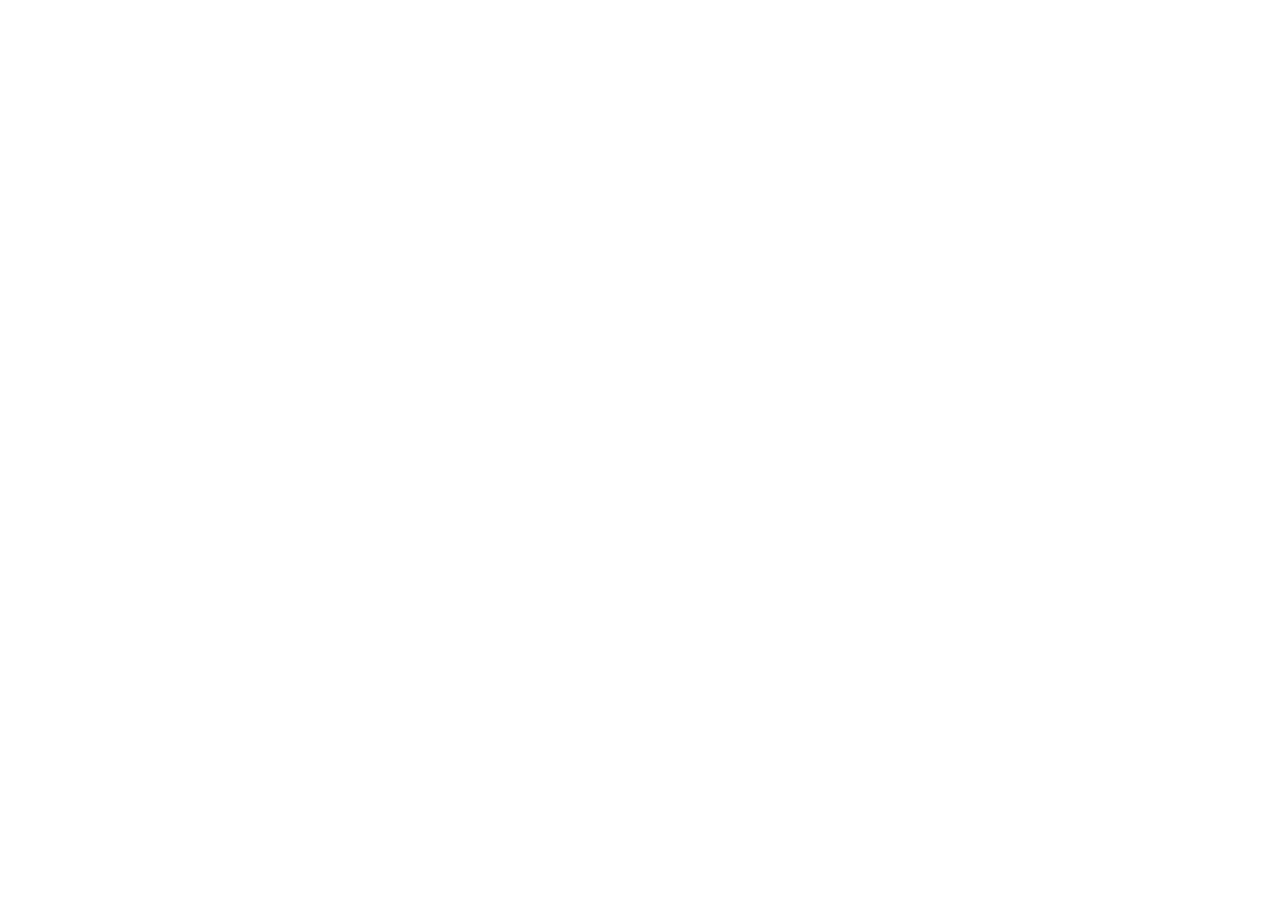
==== commit e397a103: "Subiendo cambios desde local" ====
--- a/index.html
+++ b/index.html
@@ -1,677 +1,413 @@
-<!DOCTYPE html>
-<html lang="es">
+<!doctype html>
+<html lang="es-AR" class="no-js">
 <head>
-<meta charset="UTF-8">
-<meta name="viewport" content="width=device-width, initial-scale=1.0">
-<title>Tomas Guzman — Analista Funcional Técnico · Mentor Técnico · Creador de Contenido</title>
-<link rel="preconnect" href="https://fonts.googleapis.com">
-<link rel="preconnect" href="https://fonts.gstatic.com" crossorigin>
-<link href="https://fonts.googleapis.com/css2?family=Space+Grotesk:wght@300;400;500;600;700&family=DM+Serif+Display:ital@0;1&family=Inter:wght@400;500&display=swap" rel="stylesheet">
-<style>
-*, *::before, *::after { box-sizing: border-box; margin: 0; padding: 0; }
-
-:root {
-  --bg:      #f7f4ef;
-  --bg2:     #edeae3;
-  --ink:     #1c1b18;
-  --ink2:    #6b6760;
-  --ink3:    #b0ada8;
-  --accent:  #3d6b4f;
-  --accent2: #2a7a5a;
-  --border:  rgba(26,24,20,0.1);
-}
-
-html { scroll-behavior: smooth; }
-body {
-  font-family: 'Inter', sans-serif;
-  background: var(--bg);
-  color: var(--ink);
-  font-size: 16px;
-  line-height: 1.6;
-  -webkit-font-smoothing: antialiased;
-  overflow-x: hidden;
-}
-
-/* GRADIENTE */
-.bg-gradient {
-  position: fixed; inset: 0; pointer-events: none; z-index: 0;
-  background:
-    radial-gradient(ellipse 55% 65% at 0% 0%, rgba(61,107,79,0.09) 0%, transparent 65%),
-    radial-gradient(ellipse 45% 55% at 100% 30%, rgba(42,122,90,0.06) 0%, transparent 65%),
-    radial-gradient(ellipse 40% 45% at 80% 100%, rgba(55,58,63,0.05) 0%, transparent 65%);
-}
-nav, main, footer { position: relative; z-index: 1; }
-
-/* NAV */
-nav {
-  position: sticky; top: 0; z-index: 100;
-  display: flex; align-items: center; justify-content: space-between;
-  padding: 0 clamp(1.5rem, 6vw, 5rem);
-  height: 56px;
-  background: rgba(247,244,239,0.88);
-  backdrop-filter: blur(14px);
-  -webkit-backdrop-filter: blur(14px);
-  border-bottom: 1px solid var(--border);
-}
-.nav-logo {
-  font-family: 'Space Grotesk', sans-serif;
-  font-weight: 700; font-size: 15px;
-  color: var(--ink); text-decoration: none;
-  display: flex; align-items: center; gap: 7px;
-}
-.nav-logo .dot {
-  width: 7px; height: 7px; border-radius: 50%;
-  background: var(--accent);
-}
-.nav-links { display: flex; gap: 2rem; list-style: none; }
-.nav-links a {
-  font-size: 14px; font-weight: 500; color: var(--ink2);
-  text-decoration: none; transition: color 0.2s;
-}
-.nav-links a:hover { color: var(--ink); }
-
-/* WRAPPERS */
-.section-wrap { max-width: 1080px; margin: 0 auto; padding: 5.5rem clamp(1.5rem, 6vw, 5rem); }
-.section-wrap.narrow { max-width: 860px; }
-
-.eyebrow {
-  display: flex; align-items: center; gap: 10px;
-  font-size: 11px; font-weight: 600; letter-spacing: 0.14em;
-  text-transform: uppercase; color: var(--ink3); margin-bottom: 1.5rem;
-}
-.eyebrow::before { content: ''; display: block; width: 28px; height: 1px; background: var(--ink3); flex-shrink: 0; }
-
-.section-title {
-  font-family: 'DM Serif Display', serif;
-  font-size: clamp(2.2rem, 4.5vw, 3.2rem);
-  font-weight: 400; color: var(--ink); line-height: 1.1; margin-bottom: 0.75rem;
-}
-.section-title em { font-style: italic; color: var(--accent); }
-.section-sub { font-size: 15px; color: var(--ink2); max-width: 520px; margin-bottom: 3rem; line-height: 1.7; }
-
-/* ── HERO ── */
-.hero-inner {
-  max-width: 1080px; margin: 0 auto;
-  padding: 5rem clamp(1.5rem, 6vw, 5rem);
-  display: grid; grid-template-columns: 1fr auto;
-  gap: 4rem; align-items: center;
-  min-height: calc(100vh - 56px);
-}
-.hero-eyebrow {
-  font-size: 11px; font-weight: 600; letter-spacing: 0.14em;
-  text-transform: uppercase; color: var(--ink3);
-  display: flex; align-items: center; gap: 10px; margin-bottom: 1.5rem;
-}
-.hero-eyebrow::before { content: ''; display: block; width: 28px; height: 1px; background: var(--ink3); }
-
-/* ── KATANA NAME ── */
-h1.hero-name {
-  font-family: 'DM Serif Display', serif;
-  font-size: clamp(3rem, 7vw, 5.5rem);
-  font-weight: 400; line-height: 1.0; color: var(--ink);
-  margin-bottom: 1.25rem;
-  user-select: none;
-}
-h1.hero-name em { font-style: italic; color: var(--accent); }
-
-/* El contenedor del nombre: tamaño fijo al del texto, posición relativa para overlays absolutos */
-.name-katana {
-  display: inline-block;
-  position: relative;
-  cursor: default;
-  line-height: 1.0;
-}
-
-/* El nombre base define el tamaño del contenedor */
-.name-full {
-  display: block;
-  position: relative;
-  transition: opacity 0.2s 0.15s;
-}
-
-/* Las dos mitades se superponen EXACTAMENTE sobre el nombre base (inset 0) */
-.name-top, .name-bottom {
-  display: block;
-  position: absolute;
-  top: 0; left: 0; right: 0; bottom: 0;
-  width: 100%; height: 100%;
-  margin: 0;
-  clip-path: inset(0 0 50% 0);        /* top half */
-  transform: translate(0, 0);
-  transition: transform 0.35s cubic-bezier(0.22,1,0.36,1), opacity 0.3s;
-  opacity: 0; pointer-events: none;
-  white-space: nowrap;
-}
-.name-bottom {
-  clip-path: inset(50% 0 0 0);        /* bottom half */
-}
-
-/* Flash de corte */
-.slash-line {
-  position: absolute;
-  left: -10%; width: 0%;
-  top: 50%; height: 1.5px;
-  background: linear-gradient(90deg, transparent 0%, rgba(255,255,255,0) 0%, white 40%, rgba(180,230,200,0.9) 60%, transparent 100%);
-  transform: rotate(-4deg) translateY(-50%);
-  opacity: 0;
-  pointer-events: none;
-  transition: none;
-  box-shadow: 0 0 8px 2px rgba(61,107,79,0.5);
-}
-
-/* JS toggles .cut on .name-katana */
-.name-katana.cut .name-full       { opacity: 0; transition: opacity 0.1s; }
-.name-katana.cut .name-top        { opacity: 1; transform: translate(-4px, -8px); }
-.name-katana.cut .name-bottom     { opacity: 1; transform: translate(4px, 8px); }
-.name-katana.cut .slash-line      { width: 120%; opacity: 1; }
-
-/* Heal-back animation when removing cursor */
-.name-katana.healing .name-top    { opacity: 0; transform: translate(0, 0); transition: transform 0.25s ease-in, opacity 0.2s; }
-.name-katana.healing .name-bottom { opacity: 0; transform: translate(0, 0); transition: transform 0.25s ease-in, opacity 0.2s; }
-.name-katana.healing .slash-line  { opacity: 0; transition: opacity 0.15s; }
-.name-katana.healing .name-full   { opacity: 1; transition: opacity 0.2s 0.15s; }
-
-/* ── HERO resto ── */
-.hero-role {
-  font-family: 'Space Grotesk', sans-serif;
-  font-size: clamp(0.9rem, 1.8vw, 1.1rem);
-  color: var(--ink2); margin-bottom: 1.75rem;
-  display: flex; align-items: center; flex-wrap: wrap;
-}
-.typed-text { color: var(--ink); font-weight: 500; }
-.cursor {
-  display: inline-block; width: 2px; height: 1.1em;
-  background: var(--accent); margin-left: 3px;
-  vertical-align: middle; animation: blink 1s step-end infinite;
-}
-@keyframes blink { 0%,100%{opacity:1} 50%{opacity:0} }
-
-.hero-desc { font-size: 15px; color: var(--ink2); max-width: 520px; line-height: 1.8; margin-bottom: 1.5rem; }
-.hero-desc strong { color: var(--ink); font-weight: 500; }
-
-.hero-tag {
-  font-family: 'Space Grotesk', sans-serif;
-  font-size: 12.5px; font-weight: 600; letter-spacing: 0.04em;
-  color: var(--accent); margin-bottom: 1.75rem;
-  display: flex; align-items: center; gap: 8px;
-}
-.hero-tag::before { content: ''; display: block; width: 16px; height: 1px; background: var(--accent); flex-shrink: 0; }
-
-.hero-badges { display: flex; flex-wrap: wrap; gap: 8px; margin-bottom: 2.5rem; }
-.badge {
-  display: inline-flex; align-items: center; gap: 6px;
-  font-size: 12.5px; font-weight: 500; padding: 5px 12px;
-  border-radius: 100px; border: 1px solid var(--border);
-  background: rgba(255,255,255,0.7); color: var(--ink2);
-  backdrop-filter: blur(4px);
-}
-.badge .bdot { width: 5px; height: 5px; border-radius: 50%; background: var(--accent); }
-
-.hero-ctas { display: flex; gap: 10px; flex-wrap: wrap; }
-.btn-dark {
-  display: inline-flex; align-items: center; gap: 8px;
-  padding: 0.7rem 1.4rem; background: var(--ink); color: var(--bg);
-  font-family: 'Space Grotesk', sans-serif; font-size: 14px; font-weight: 500;
-  border-radius: 100px; text-decoration: none;
-  transition: background 0.2s, transform 0.15s;
-}
-.btn-dark:hover { background: var(--accent); transform: translateY(-1px); }
-.btn-outline {
-  display: inline-flex; align-items: center; gap: 8px;
-  padding: 0.7rem 1.4rem; background: transparent; color: var(--ink);
-  font-family: 'Space Grotesk', sans-serif; font-size: 14px; font-weight: 500;
-  border-radius: 100px; border: 1px solid rgba(26,24,20,0.22);
-  text-decoration: none; transition: border-color 0.2s, transform 0.15s;
-}
-.btn-outline:hover { border-color: var(--ink); transform: translateY(-1px); }
-
-/* FOTO */
-.photo-frame { position: relative; width: 280px; }
-.profile-photo {
-  width: 280px; height: 340px;
-  object-fit: cover;
-  object-position: center 25%;
-  border-radius: 16px;
-  display: block;
-  border: 1px solid var(--border);
-  box-shadow: 0 12px 32px rgba(28,27,24,0.10);
-}
-.avail-tag {
-  position: absolute; bottom: 12px; left: 50%; transform: translateX(-50%);
-  white-space: nowrap; background: rgba(247,244,239,0.95);
-  border: 1px solid var(--border); border-radius: 100px;
-  padding: 6px 14px; font-size: 12px; font-weight: 500; color: var(--ink);
-  display: flex; align-items: center; gap: 6px; backdrop-filter: blur(8px);
-}
-.avail-tag .green-dot { width: 6px; height: 6px; border-radius: 50%; background: #22c55e; flex-shrink: 0; }
-
-/* ── PROYECTOS ── */
-#proyectos { border-top: 1px solid var(--border); }
-.projects-grid { display: grid; grid-template-columns: repeat(3,1fr); gap: 1rem; }
-@media (max-width:860px) { .projects-grid { grid-template-columns: repeat(2,1fr); } }
-@media (max-width:560px) { .projects-grid { grid-template-columns: 1fr; } }
-
-.pcard {
-  background: rgba(255,255,255,0.7);
-  border: 1px solid var(--border); border-radius: 14px; padding: 1.4rem;
-  display: flex; flex-direction: column; gap: 0.6rem;
-  backdrop-filter: blur(4px);
-  transition: border-color 0.2s, transform 0.2s, box-shadow 0.2s;
-}
-.pcard:hover { border-color: rgba(61,107,79,0.45); transform: translateY(-2px); box-shadow: 0 8px 24px rgba(61,107,79,0.08); }
-.pcard.featured {
-  border-color: rgba(61,107,79,0.5);
-  background: linear-gradient(165deg, rgba(255,255,255,0.85) 0%, rgba(217,236,226,0.45) 100%);
-  position: relative;
-}
-.pcard.featured::before {
-  content: '';
-  position: absolute; inset: -1px;
-  border-radius: 14px;
-  border: 1px solid rgba(61,107,79,0.25);
-  pointer-events: none;
-}
-.pcard-status {
-  display: inline-flex; align-items: center; gap: 6px;
-  font-size: 11px; font-weight: 600; padding: 4px 10px;
-  border-radius: 100px; background: rgba(61,107,79,0.12);
-  color: var(--accent); font-family: 'Space Grotesk', sans-serif;
-  letter-spacing: 0.02em; align-self: flex-start;
-}
-.pcard-status .pulse {
-  width: 6px; height: 6px; border-radius: 50%;
-  background: var(--accent);
-  animation: pulse 1.6s ease-in-out infinite;
-}
-@keyframes pulse { 0%,100%{opacity:1; transform:scale(1);} 50%{opacity:0.4; transform:scale(0.7);} }
-.pcard-tags { display: flex; flex-wrap: wrap; gap: 5px; margin-bottom: 0.25rem; }
-.ptag {
-  font-size: 11px; font-weight: 500; padding: 3px 9px;
-  border-radius: 100px; background: var(--bg2); color: var(--ink3);
-  font-family: 'Space Grotesk', sans-serif; letter-spacing: 0.02em;
-}
-.pcard-title { font-family: 'Space Grotesk', sans-serif; font-size: 15.5px; font-weight: 600; color: var(--ink); line-height: 1.3; }
-.pcard-desc { font-size: 13px; color: var(--ink2); line-height: 1.65; flex: 1; }
-.pcard-link {
-  display: inline-flex; align-items: center; gap: 6px;
-  font-size: 13px; font-weight: 500; color: var(--ink);
-  text-decoration: none; margin-top: 0.5rem; transition: color 0.2s;
-}
-.pcard-link:hover { color: var(--accent); }
-.pcard-link svg { width: 14px; height: 14px; flex-shrink: 0; }
-
-/* ── MENTORÍA Y COMUNIDAD ── */
-#comunidad { border-top: 1px solid var(--border); }
-.community-grid { display: grid; grid-template-columns: repeat(2,1fr); gap: 1.25rem; }
-@media (max-width:700px) { .community-grid { grid-template-columns: 1fr; } }
-.community-grid-3 { grid-template-columns: repeat(3,1fr); }
-@media (max-width:860px) { .community-grid-3 { grid-template-columns: 1fr; } }
-
-.ccard {
-  background: rgba(255,255,255,0.7);
-  border: 1px solid var(--border); border-radius: 14px; padding: 1.6rem;
-  display: flex; flex-direction: column; gap: 0.85rem;
-  backdrop-filter: blur(4px);
-  transition: border-color 0.2s, transform 0.2s, box-shadow 0.2s;
-}
-.ccard:hover { border-color: rgba(61,107,79,0.45); transform: translateY(-2px); box-shadow: 0 8px 24px rgba(61,107,79,0.08); }
-.ccard-label {
-  font-size: 11px; font-weight: 600; letter-spacing: 0.1em; text-transform: uppercase;
-  color: var(--ink3);
-}
-.ccard-title { font-family: 'Space Grotesk', sans-serif; font-size: 18px; font-weight: 600; color: var(--ink); line-height: 1.3; }
-.ccard-desc { font-size: 13.5px; color: var(--ink2); line-height: 1.7; flex: 1; }
-.ccard-metric {
-  display: inline-flex; align-items: center; gap: 6px;
-  font-family: 'Space Grotesk', sans-serif; font-size: 13px; font-weight: 600;
-  color: var(--accent); margin-top: 0.25rem;
-}
-.ccard-metric .bdot { width: 6px; height: 6px; border-radius: 50%; background: var(--accent); flex-shrink: 0; }
-.ccard-link {
-  display: inline-flex; align-items: center; gap: 6px;
-  font-size: 13px; font-weight: 500; color: var(--ink);
-  text-decoration: none; margin-top: 0.25rem; transition: color 0.2s;
-}
-.ccard-link:hover { color: var(--accent); }
-.ccard-link svg { width: 14px; height: 14px; flex-shrink: 0; }
-
-/* ── HABILIDADES ── */
-#habilidades { border-top: 1px solid var(--border); }
-.skills-grid { display: grid; grid-template-columns: repeat(auto-fit, minmax(220px, 1fr)); gap: 1rem; }
-.sgroup {
-  background: rgba(255,255,255,0.65); border: 1px solid var(--border);
-  border-radius: 12px; padding: 1.1rem 1.25rem; backdrop-filter: blur(4px);
-}
-.sgroup-title { font-size: 11px; font-weight: 600; letter-spacing: 0.1em; text-transform: uppercase; color: var(--ink3); margin-bottom: 0.85rem; }
-.stags { display: flex; flex-wrap: wrap; gap: 5px; }
-.stag { font-size: 12px; font-weight: 500; padding: 4px 10px; border-radius: 6px; background: var(--bg2); color: var(--ink); }
-.stag.hot { background: #d9ece2; color: #2a5c3f; }
-.stag.cool { background: #e2eee7; color: #3d6b4f; }
-
-/* ── CONTACTO ── */
-#contacto { border-top: 1px solid var(--border); }
-.contact-heading { font-family: 'DM Serif Display', serif; font-size: clamp(2.2rem, 5vw, 3.8rem); font-weight: 400; color: var(--ink); line-height: 1.1; margin-bottom: 1rem; }
-.contact-heading em { font-style: italic; color: var(--accent); }
-.contact-sub { font-size: 15px; color: var(--ink2); margin-bottom: 2.5rem; max-width: 520px; line-height: 1.7; }
-.contact-btns { display: flex; flex-wrap: wrap; gap: 10px; }
-.cbtn {
-  display: inline-flex; align-items: center; gap: 8px;
-  padding: 0.65rem 1.3rem; border-radius: 100px;
-  font-family: 'Space Grotesk', sans-serif; font-size: 14px; font-weight: 500;
-  text-decoration: none; transition: transform 0.15s, background 0.2s, border-color 0.2s;
-}
-.cbtn svg { width: 15px; height: 15px; flex-shrink: 0; }
-.cbtn:hover { transform: translateY(-1px); }
-.cbtn.dark { background: var(--ink); color: white; }
-.cbtn.dark:hover { background: var(--accent); }
-.cbtn.light { background: transparent; color: var(--ink); border: 1px solid rgba(26,24,20,0.22); }
-.cbtn.light:hover { border-color: var(--ink); }
-
-/* FOOTER */
-footer {
-  border-top: 1px solid var(--border);
-  padding: 1.5rem clamp(1.5rem, 6vw, 5rem);
-  display: flex; align-items: center; justify-content: space-between;
-  font-size: 13px; color: var(--ink3);
-  position: relative; z-index: 1;
-}
-.footer-socials { display: flex; gap: 10px; }
-.fsoc {
-  width: 34px; height: 34px; border-radius: 50%;
-  border: 1px solid var(--border);
-  display: flex; align-items: center; justify-content: center;
-  color: var(--ink3); text-decoration: none; font-size: 14px;
-  transition: border-color 0.2s, color 0.2s;
-}
-.fsoc:hover { border-color: var(--accent); color: var(--accent); }
-
-@media (max-width:700px) {
-  .hero-inner { grid-template-columns: 1fr; }
-  .hero-right { display: none; }
-  .nav-links { display: none; }
-  footer { flex-direction: column; gap: 1rem; text-align: center; }
-}
-@media (prefers-reduced-motion: reduce) { *, *::before, *::after { animation: none !important; transition: none !important; } }
-</style>
+<meta charset="utf-8">
+<meta name="viewport" content="width=device-width, initial-scale=1, viewport-fit=cover">
+<meta http-equiv="Content-Security-Policy" content="default-src 'self'; script-src 'self' 'sha256-kVJaEivjWR2v/cno0F65DZmn1nLOx95YG6u5Zzct360=' https://www.googletagmanager.com; style-src 'self'; font-src 'self'; img-src 'self' data: https://www.google-analytics.com https://www.googletagmanager.com; connect-src 'self' https://formspree.io https://www.google-analytics.com https://*.google-analytics.com https://*.analytics.google.com https://www.googletagmanager.com; form-action 'self' https://formspree.io; base-uri 'self'; object-src 'none'; upgrade-insecure-requests">
+<meta name="referrer" content="strict-origin-when-cross-origin">
+<script>document.documentElement.className=document.documentElement.className.replace('no-js','js');if(location.protocol==='http:'&&!/^(localhost|127\.0\.0\.1)$/.test(location.hostname)){location.replace('https://'+location.host+location.pathname+location.search+location.hash)}</script>
+<title>Tomas Guzman | Tech Marketing, Ventas B2B y Business Development</title>
+<meta name="description" content="Ayudo a empresas tech a comunicar y vender lo que construyen. +4 M de vistas, +30 clientes por mes para un cliente y 9 eventos tech cubiertos en 2026. Buenos Aires.">
+<meta name="author" content="Tomas Guzman">
+<meta name="robots" content="index,follow">
+<link rel="canonical" href="https://tomasgz7.github.io/">
+<meta name="theme-color" content="#070812">
+<meta name="color-scheme" content="dark">
+<meta property="og:type" content="website">
+<meta property="og:locale" content="es_AR">
+<meta property="og:site_name" content="Tomas Guzman">
+<meta property="og:title" content="Tomas Guzman | Tech Marketing, Ventas B2B y Business Development">
+<meta property="og:description" content="Ayudo a empresas tech a comunicar y vender lo que construyen. +4 M de vistas, +30 clientes por mes para un cliente y 9 eventos tech cubiertos en 2026. Buenos Aires.">
+<meta property="og:url" content="https://tomasgz7.github.io/">
+<meta property="og:image" content="https://tomasgz7.github.io/assets/img/og-image.jpg">
+<meta property="og:image:width" content="1200">
+<meta property="og:image:height" content="630">
+<meta property="og:image:alt" content="Tomas Guzman: ayudo a empresas tech a comunicar y vender lo que construyen">
+<meta name="twitter:card" content="summary_large_image">
+<meta name="twitter:title" content="Tomas Guzman | Tech Marketing, Ventas B2B y Business Development">
+<meta name="twitter:description" content="Ayudo a empresas tech a comunicar y vender lo que construyen. +4 M de vistas, +30 clientes por mes para un cliente y 9 eventos tech cubiertos en 2026. Buenos Aires.">
+<meta name="twitter:image" content="https://tomasgz7.github.io/assets/img/og-image.jpg">
+<link rel="icon" href="/favicon.ico" sizes="32x32">
+<link rel="icon" href="/favicon.svg" type="image/svg+xml">
+<link rel="apple-touch-icon" href="/apple-touch-icon.png">
+<link rel="manifest" href="/site.webmanifest">
+<link rel="preload" href="/assets/fonts/space-grotesk-latin-700-normal.woff2" as="font" type="font/woff2" crossorigin>
+<link rel="preload" href="/assets/fonts/manrope-latin-400-normal.woff2" as="font" type="font/woff2" crossorigin>
+<link rel="stylesheet" href="/assets/css/styles.css">
+<script type="application/ld+json">
+{"@context":"https://schema.org","@type":"Person","name":"Tomas Guzman","alternateName":"Tomas Brian Ezequiel Guzman",
+"url":"https://tomasgz7.github.io/","image":"https://tomasgz7.github.io/assets/img/tomas-guzman.jpg",
+"jobTitle":"Tech Marketing, Ventas B2B y Business Development","worksFor":{"@type":"Organization","name":"Visual Cat","url":"https://visualcat.com.ar"},
+"address":{"@type":"PostalAddress","addressLocality":"Buenos Aires","addressCountry":"AR"},
+"alumniOf":[{"@type":"CollegeOrUniversity","name":"Universidad Tecnológica Nacional (UTN FRBA)"}],
+"sameAs":["https://www.linkedin.com/in/tomasgz7/","https://github.com/tomasgz7","https://www.youtube.com/@tomasguzmandev","https://visualcat.com.ar"]}
+</script>
+<script src="/assets/js/main.js" defer></script>
 </head>
 <body>
-
-<div class="bg-gradient" aria-hidden="true"></div>
-
-<nav>
-  <a class="nav-logo" href="#hero"><span class="dot"></span>Tomas Guzman</a>
-  <ul class="nav-links">
-    <li><a href="#proyectos">Proyectos</a></li>
-    <li><a href="#comunidad">Comunidad</a></li>
-    <li><a href="#habilidades">Skills</a></li>
-    <li><a href="#contacto">Contacto</a></li>
+<a class="skip" href="#contenido">Saltar al contenido</a>
+<div class="progress" aria-hidden="true"></div>
+<canvas id="stars" aria-hidden="true"></canvas><div class="nebula" aria-hidden="true"></div>
+<header class="nav">
+ <nav class="nav-in" aria-label="Principal">
+  <a class="logo" href="/" aria-label="Tomas Guzman, inicio"><svg class="logo-mark" viewBox="0 0 32 32" aria-hidden="true"><path d="M16 2 28 9v14l-12 7L4 23V9z" fill="none" stroke="#a48bff" stroke-width="2"/><path d="M8 12h7M11.5 12v9M24 13.2a4 4 0 1 0 .6 4.3h-3" fill="none" stroke="#f2f1f8" stroke-width="2" stroke-linecap="round" stroke-linejoin="round"/></svg><span>Tomas Guzman</span></a>
+  <ul class="nav-links" id="menu"><li><a href="#resultados">Resultados</a></li><li><a href="#casos">Casos</a></li><li><a href="#experiencia">Experiencia</a></li><li><a href="#proyectos">Proyectos</a></li><li><a href="#sobre-mi">Sobre mí</a></li></ul>
+  <div class="nav-right">
+   <a class="cta sm" href="#contacto" data-loc="nav">Hablemos <span class="arr" aria-hidden="true">→</span></a>
+   <button class="menu-btn" type="button" aria-label="Abrir menú" aria-expanded="false" aria-controls="menu"><span></span></button>
+  </div>
+ </nav>
+</header>
+<main id="contenido">
+
+<!-- ============ HERO ============ -->
+<section class="hero" aria-labelledby="hero-t">
+ <div class="wrap hero-grid">
+  <div>
+   <p class="hello">
+    <span>Hola, soy</span>
+    <span class="slash name">
+     <span class="s-full">Tomas Guzman</span>
+     <span class="s-top" aria-hidden="true">Tomas Guzman</span>
+     <span class="s-bot" aria-hidden="true">Tomas Guzman</span>
+     <span class="s-line" aria-hidden="true"></span>
+    </span>
+    <span aria-hidden="true">·</span><span>Buenos Aires</span>
+   </p>
+   <h1 id="hero-t">
+    <span class="w"><span>Ayudo</span></span> <span class="w"><span>a</span></span> <span class="w"><span>empresas</span></span> <span class="w"><span>tech</span></span> <span class="w"><span>a</span></span>
+    <span class="w"><span class="acc">comunicar</span></span> <span class="w"><span class="acc">y</span></span> <span class="w"><span class="acc">vender</span></span>
+    <span class="w"><span>lo</span></span> <span class="w"><span>que</span></span> <span class="w"><span>construyen.</span></span>
+   </h1>
+   <p class="hero-sub rv">Marketing, contenido y ventas B2B con base técnica: <strong>entiendo el producto por dentro</strong>, lo cuento para que se entienda y lo llevo hasta la conversación comercial.</p>
+   <div class="hero-actions rv">
+    <a class="cta magnet" href="#contacto" data-loc="hero">Hablemos <span class="arr" aria-hidden="true">→</span></a>
+    <span class="status"><span class="dot" aria-hidden="true"></span>Abierto a roles en Marketing, Ventas B2B y Business Development</span>
+   </div>
+   <div class="proof rv" aria-label="Resultados destacados">
+    <div><b>+4<i>M</i></b><span>vistas generadas</span></div>
+    <div><b>+30</b><span>clientes/mes para un cliente</span></div>
+    <div><b>9</b><span>eventos tech en 2026</span></div>
+   </div>
+  </div>
+
+  <figure class="portrait">
+   <div class="frame hud">
+    <picture>
+     <source type="image/webp" srcset="/assets/img/tomas-guzman-360.webp 360w, /assets/img/tomas-guzman-540.webp 540w, /assets/img/tomas-guzman.webp 720w" sizes="(max-width: 820px) 320px, 380px">
+     <img src="/assets/img/tomas-guzman.jpg" width="720" height="900" fetchpriority="high"
+          alt="Tomas Guzman de noche en el Puente de la Mujer, Puerto Madero, con luces azules de fondo">
+    </picture>
+    <span class="scan" aria-hidden="true"></span>
+   </div>
+   <figcaption class="sr-only">Tomas Guzman, fundador de Visual Cat</figcaption>
+   <span class="tag t1 float" aria-hidden="true"><b>●</b> Fundador · Visual Cat</span>
+   <span class="tag t2 float d2" aria-hidden="true">Staff · <b>Data Saturday</b></span>
+   <span class="tag t3" aria-hidden="true">BA · <b>-34.61, -58.36</b></span>
+  </figure>
+ </div>
+ <a class="scroll-cue" href="#resultados" aria-hidden="true" tabindex="-1">SCROLL<i></i></a>
+</section>
+
+<!-- ============ EVENTOS ============ -->
+<div class="events" aria-label="Eventos en los que trabajé">
+ <p class="events-label">Eventos que cubrí o en los que trabajé</p>
+ <div class="marquee" aria-hidden="true">
+  <ul><li>Google Cloud Summit</li><li>Data Saturday LATAM</li><li>AILAT26</li><li>FIT</li><li>Content Snack Galicia</li><li>Evento EDU de Google</li><li>GDG Buenos Aires</li></ul>
+  <ul><li>Google Cloud Summit</li><li>Data Saturday LATAM</li><li>AILAT26</li><li>FIT</li><li>Content Snack Galicia</li><li>Evento EDU de Google</li><li>GDG Buenos Aires</li></ul>
+ </div>
+ <p class="sr-only">Google Cloud Summit, Data Saturday LATAM, AILAT26, FIT, Content Snack Galicia, Evento EDU de Google y GDG Buenos Aires.</p>
+</div>
+
+<!-- ============ RESULTADOS ============ -->
+<section id="resultados" class="sec" aria-labelledby="res-t">
+ <div class="wrap">
+  <span class="kicker rv">Resultados</span>
+  <h2 id="res-t" class="title rv">Números reales, <em>no promesas.</em></h2>
+  <p class="lead rv">Cada número tiene una historia detrás, con clientes y eventos concretos.</p>
+  <div class="stats" data-stagger="80">
+   <div class="card stat rv"><span class="lbl">Contenido</span><div class="num">+<span data-count="4">4</span><span class="u">M</span></div><p>vistas con +60 reels editados para un autor con +500 mil suscriptores</p></div>
+   <div class="card stat rv"><span class="lbl">Ventas</span><div class="num">+<span data-count="30">30</span></div><p>clientes por mes para una empresa de logística que arrancó sin clientes</p></div>
+   <div class="card stat rv"><span class="lbl">Negociación</span><div class="num"><span class="u">x</span><span data-count="26">26</span></div><p>de un pedido de USD 15 a un fee de USD 400 por mes con el mismo cliente</p></div>
+   <div class="card stat rv"><span class="lbl">Eventos</span><div class="num"><span data-count="9">9</span></div><p>eventos tech cubiertos en 2026 con fotos, reels y resúmenes</p></div>
+   <div class="card stat rv"><span class="lbl">Red</span><div class="num">+<span data-count="54">54</span></div><p>eventos tech a los que asistí desde julio de 2026</p></div>
+   <div class="card stat rv"><span class="lbl">Comunidad</span><div class="num"><span data-count="34">34</span></div><p>profesionales en la comunidad tech que fundé</p></div>
+   <div class="card stat rv"><span class="lbl">Clientes</span><div class="num"><span data-count="5">5</span><span class="u">/5</span></div><p>en Fiverr, con clientes de España, Portugal y EE. UU.</p></div>
+   <div class="card stat rv"><span class="lbl">Código</span><div class="num"><span class="u">#</span><span data-count="13">13</span></div><p>a nivel mundial en Halloween Code Challenges, entre 205 participantes</p></div>
+  </div>
+ </div>
+</section>
+
+<!-- ============ QUÉ HAGO ============ -->
+<section id="que-hago" class="sec" aria-labelledby="svc-t">
+ <div class="wrap">
+  <span class="kicker rv">Qué hago</span>
+  <h2 id="svc-t" class="title rv">Tres cosas que <em>se potencian</em> entre sí.</h2>
+  <div class="services" data-stagger="110">
+   <article class="card svc rv">
+    <div class="ico" aria-hidden="true"><svg viewBox="0 0 24 24" fill="none" stroke-width="2" stroke-linecap="round" stroke-linejoin="round"><rect x="2" y="6" width="14" height="12" rx="2"/><path d="m16 10 6-3v10l-6-3"/></svg></div>
+    <span class="n">01</span>
+    <h3>Contenido que vende</h3>
+    <p>Reels, cobertura de eventos y piezas para LinkedIn que convierten la atención en conversaciones con clientes.</p>
+    <ul class="chips"><li>Edición de video</li><li>Guion</li><li>Fotografía</li><li>LinkedIn</li></ul>
+   </article>
+   <article class="card svc rv">
+    <div class="ico" aria-hidden="true"><svg viewBox="0 0 24 24" fill="none" stroke-width="2" stroke-linecap="round" stroke-linejoin="round"><path d="M3 17l6-6 4 4 8-8"/><path d="M14 7h7v7"/></svg></div>
+    <span class="n">02</span>
+    <h3>Prospección y negocio B2B</h3>
+    <p>Contacto en frío a fundadores, CEOs y organizadores, propuestas de valor a medida y seguimiento hasta el acuerdo.</p>
+    <ul class="chips"><li>Outbound</li><li>Negociación</li><li>Propuestas</li><li>Alianzas</li></ul>
+   </article>
+   <article class="card svc rv">
+    <div class="ico" aria-hidden="true"><svg viewBox="0 0 24 24" fill="none" stroke-width="2" stroke-linecap="round" stroke-linejoin="round"><path d="m8 6-6 6 6 6M16 6l6 6-6 6"/></svg></div>
+    <span class="n">03</span>
+    <h3>Construyo lo que comunico</h3>
+    <p>Diseño y desarrollo web, SEO técnico y QA. Por eso hablo el idioma del equipo de producto y no prometo lo que no existe.</p>
+    <ul class="chips"><li>Figma</li><li>Desarrollo web</li><li>SEO</li><li>QA</li></ul>
+   </article>
+  </div>
+ </div>
+</section>
+
+<!-- ============ CASOS ============ -->
+<section id="casos" class="sec" aria-labelledby="cas-t">
+ <div class="wrap">
+  <span class="kicker rv">Casos</span>
+  <h2 id="cas-t" class="title rv">Cómo llegué a <em>esos números.</em></h2>
+  <div class="cases" data-stagger="100">
+   <article class="card case rv">
+    <span class="who">Empresa de mensajería y logística</span>
+    <h3>De cero clientes online a una demanda constante</h3>
+    <dl>
+     <div><dt>Desafío</dt><dd>Nadie la encontraba en internet y no recibía consultas.</dd></div>
+     <div><dt>Qué hice</dt><dd>Analicé la competencia, diseñé una identidad propia en Figma, desarrollé el sitio y lo indexé en Google con Search Console.</dd></div>
+    </dl>
+    <div class="res"><b>+30</b><span>clientes por mes a partir del sitio</span></div>
+   </article>
+   <article class="card case rv">
+    <span class="who">Autor y conferencista · +500 mil suscriptores</span>
+    <h3>Transmisiones largas convertidas en alcance</h3>
+    <dl>
+     <div><dt>Desafío</dt><dd>Horas de contenido en vivo que no llegaban a redes sociales.</dd></div>
+     <div><dt>Qué hice</dt><dd>Edité +60 reels verticales pensados para retención: ritmo, color y subtítulos. En ese período su Instagram pasó de ~146 mil a más de 600 mil seguidores.</dd></div>
+    </dl>
+    <div class="res"><b>+4 M</b><span>de visualizaciones</span></div>
+   </article>
+   <article class="card case rv">
+    <span class="who">Cliente de EE. UU. · vía Fiverr</span>
+    <h3>De un pedido puntual a un cliente recurrente</h3>
+    <dl>
+     <div><dt>Desafío</dt><dd>Un primer encargo chico, de USD 15.</dd></div>
+     <div><dt>Qué hice</dt><dd>Entregué rápido, propuse mejoras y sumé investigación y guion a la edición, con unos 40 videos por mes.</dd></div>
+    </dl>
+    <div class="res"><b>USD 400</b><span>de fee mensual recurrente</span></div>
+   </article>
+   <article class="card case rv">
+    <span class="who">Data Saturday LATAM Argentina 2026</span>
+    <h3>De pedir una entrada a ser parte del equipo</h3>
+    <dl>
+     <div><dt>Desafío</dt><dd>Quería asistir y no formaba parte de la organización.</dd></div>
+     <div><dt>Qué hice</dt><dd>Audité la web sin que me lo pidieran, entregué informes con severidad y solución y aporté Pull Requests aprobados.</dd></div>
+    </dl>
+    <div class="res"><b>Staff</b><span>certificado, 7 sesiones moderadas y 3 recomendaciones</span></div>
+   </article>
+  </div>
+ </div>
+</section>
+
+<!-- ============ EXPERIENCIA ============ -->
+<section id="experiencia" class="sec" aria-labelledby="xp-t">
+ <div class="wrap">
+  <span class="kicker rv">Experiencia</span>
+  <h2 id="xp-t" class="title rv">El recorrido <em>hasta acá.</em></h2>
+  <div class="xp-grid">
+   <div class="timeline">
+    <span class="fill" aria-hidden="true"></span>
+    <ol>
+    <li class="tl rv-l">
+     <span class="when">Ago. 2026 – hoy</span>
+     <h3>Visual Cat</h3>
+     <span class="role">Fundador · Tech Marketing &amp; Business Development</span>
+     <p>Convierto eventos tech en fotografía, reels y trailers. Cubrí 9 eventos en 2026 y entregué el material a speakers de Google, Nvidia e icomm. Mi cobertura de AILAT26 superó las 3.900 impresiones en LinkedIn. <a href="https://visualcat.com.ar" target="_blank" rel="noopener">visualcat.com.ar</a></p>
+    </li>
+    <li class="tl rv-l">
+     <span class="when">May. 2022 – hoy</span>
+     <h3>Freelance</h3>
+     <span class="role">Captación de clientes, contenido y edición de video</span>
+     <p>Clientes de España, Portugal y EE. UU. que llegaron por Fiverr (5/5) y pasaron a trabajar conmigo de forma directa. Editor principal de un divulgador ambiental de España (+50 videos) y UGC para marcas tech.</p>
+    </li>
+    <li class="tl rv-l">
+     <span class="when">2024 – 2026</span>
+     <h3>Toma 1 Producciones</h3>
+     <span class="role">Fundador · Producción audiovisual y ventas directas</span>
+     <p>Armé la cartera de clientes desde cero con prospección directa a artistas: 16 videoclips y 25 videos para un canal musical.</p>
+    </li>
+    <li class="tl rv-l">
+     <span class="when">Feb. 2024 – Mar. 2025</span>
+     <h3>Resilience Media Group</h3>
+     <span class="role">Product Designer &amp; Frontend Developer</span>
+     <p>Ciclo completo de cada producto: estrategia, diseño en Figma, desarrollo, QA de APIs con Postman y Swagger, publicación, DNS y SEO.</p>
+    </li>
+    <li class="tl rv-l">
+     <span class="when">Abr. 2022 – Jul. 2022</span>
+     <h3>Ingeniust</h3>
+     <span class="role">Pasante de Desarrollo Web</span>
+     <p>Módulos CRUD en PHP/Laravel. Mi primera experiencia profesional en software.</p>
+    </li>
+    </ol>
+   </div>
+
+   <aside class="side" aria-labelledby="comm-t">
+    <h3 id="comm-t" class="sub rv">Comunidad</h3>
+    <div class="comm" data-stagger="90">
+     <div class="card rv"><h4>Data Saturday LATAM</h4><span class="role">Staff voluntario certificado · 2026</span><p>Anfitrión de sala los 3 días, QA de la web y Pull Requests aprobados.</p></div>
+     <div class="card rv"><h4>GDG Buenos Aires</h4><span class="role">Colaborador · Marketing &amp; Communications</span><p>Uno de los primeros colaboradores nuevos en el relanzamiento de la comunidad.</p></div>
+     <div class="card rv"><h4>Comunidad tech</h4><span class="role">Fundador · 34 profesionales</span><p>Vamos juntos a eventos y compartimos oportunidades.</p></div>
+     <div class="card rv"><h4>Comunidad de software en Discord</h4><span class="role">Soporte voluntario · 2019 – 2025</span><p>+20 consultas diarias en español e inglés, en una comunidad de +146 mil miembros.</p></div>
+    </div>
+    <ul class="edu rv">
+     <li><b>Ingeniería en Sistemas de Información</b><span>UTN FRBA · en curso</span></li>
+     <li><b>Tecnicatura en Análisis de Sistemas</b><span>IFTS N.º 21 · 2024 – 2026</span></li>
+     <li><b>Google Cloud Computing Foundations</b><span>Certificación</span></li>
+    </ul>
+   </aside>
+  </div>
+ </div>
+</section>
+
+<!-- ============ PROYECTOS ============ -->
+<section id="proyectos" class="sec" aria-labelledby="pro-t">
+ <div class="wrap">
+  <span class="kicker rv">Proyectos</span>
+  <h2 id="pro-t" class="title rv">Lo que <em>construí.</em></h2>
+  <div class="projects" data-stagger="90">
+   <a class="card proj rv" href="https://visualcat.com.ar" target="_blank" rel="noopener">
+    <div class="top"><span class="badge">Marca propia</span><span class="go"><svg viewBox="0 0 16 16" fill="none" stroke="currentColor" stroke-width="1.8" aria-hidden="true"><path d="M3 8h10M9 4l4 4-4 4"/></svg></span></div>
+    <h3>Visual Cat</h3>
+    <p>Sitio y marca de mi estudio de cobertura de eventos tech: cada evento con su propio grade de color y su trailer.</p>
+   </a>
+   <a class="card proj rv" href="https://github.com/tomasgz7/CoreSync" target="_blank" rel="noopener noreferrer">
+    <div class="top"><span class="badge">Microsoft Agents League 2026</span><span class="go"><svg viewBox="0 0 16 16" fill="none" stroke="currentColor" stroke-width="1.8" aria-hidden="true"><path d="M3 8h10M9 4l4 4-4 4"/></svg></span></div>
+    <h3>CoreSync</h3>
+    <p>Pipeline multiagente con Azure OpenAI (GPT-4o) que automatiza un proceso manual de 30 días.</p>
+   </a>
+   <a class="card proj rv" href="https://github.com/tomasgz7/halloween-code-challenges" target="_blank" rel="noopener noreferrer">
+    <div class="top"><span class="badge">#13 global</span><span class="go"><svg viewBox="0 0 16 16" fill="none" stroke="currentColor" stroke-width="1.8" aria-hidden="true"><path d="M3 8h10M9 4l4 4-4 4"/></svg></span></div>
+    <h3>Halloween Code Challenges 2025</h3>
+    <p>6 de 6 retos resueltos en JavaScript puro, con explicación en video de cada uno. Puesto 13 entre 205 participantes.</p>
+   </a>
+   <a class="card proj rv" href="https://github.com/tomasgz7/kronner-digital-solution" target="_blank" rel="noopener noreferrer">
+    <div class="top"><span class="badge">+30 clientes/mes</span><span class="go"><svg viewBox="0 0 16 16" fill="none" stroke="currentColor" stroke-width="1.8" aria-hidden="true"><path d="M3 8h10M9 4l4 4-4 4"/></svg></span></div>
+    <h3>Kronner Digital Solution</h3>
+    <p>El sitio de la empresa de logística del caso: propuesta de valor clara, identidad propia y SEO para generar clientes nuevos.</p>
+   </a>
+  </div>
+ </div>
+</section>
+
+<!-- ============ SOBRE MÍ / MODO JUGADOR ============ -->
+<section id="sobre-mi" class="sec" aria-labelledby="pl-t">
+ <div class="wrap">
+  <span class="kicker rv">Sobre mí · modo jugador</span>
+  <h2 id="pl-t" class="title rv">Lo que juego también <em>explica cómo trabajo.</em></h2>
+  <p class="lead rv">Fuera del horario laboral soy gamer y fan del anime. Estos son mis tres favoritos.</p>
+  <div class="player" data-stagger="120">
+   <article class="card pc rv">
+    <div class="head">
+     <div class="emblem" aria-hidden="true"><svg viewBox="0 0 32 32" stroke-width="1.8" stroke-linejoin="round"><path d="M16 3 27 25l-11-5-11 5z"/><path d="M16 9v11"/></svg></div>
+     <div><span class="game">DarkOrbit</span><h3>Nave favorita: Pusat</h3></div>
+    </div>
+    <p>Años de partidas en grupo me enseñaron a coordinar, a que cada uno cumpla su rol y a no abandonar una misión a mitad de camino.</p>
+    <span class="cls">Clase · Estratega</span>
+    <div class="bars">
+     <div class="bar">Coordinación<i data-v="92"></i></div>
+     <div class="bar">Constancia<i data-v="96"></i></div>
+    </div>
+   </article>
+   <article class="card pc rv">
+    <div class="head">
+     <div class="emblem" aria-hidden="true"><svg viewBox="0 0 32 32" stroke-width="1.8" stroke-linejoin="round"><path d="M16 3 27 7v8c0 7-5 12-11 14C10 27 5 22 5 15V7z"/><path d="m11 15 4 4 7-8"/></svg></div>
+     <div><span class="game">Mobile Legends</span><h3>Main: Atlas</h3></div>
+    </div>
+    <p>El tanque que entra primero, arma la jugada y deja al equipo en posición de ganar. Así me gusta trabajar: abro la puerta para que el equipo cierre.</p>
+    <span class="cls">Clase · Tanque / iniciador</span>
+    <div class="bars">
+     <div class="bar">Iniciativa<i data-v="95"></i></div>
+     <div class="bar">Juego en equipo<i data-v="90"></i></div>
+    </div>
+   </article>
+   <article class="card pc rv">
+    <div class="head">
+     <div class="emblem" aria-hidden="true"><svg viewBox="0 0 32 32" stroke-width="1.8" stroke-linecap="round"><path d="M6 26 24 8"/><path d="m22 6 4 4"/><path d="m9 19 4 4"/></svg></div>
+     <div><span class="game">Jujutsu Kaisen</span><h3>Personaje favorito: Toji</h3></div>
+    </div>
+    <p>Sin ventajas de nacimiento: todo a base de disciplina y entrenamiento. Me identifica porque arranqué desde abajo y sigo avanzando.</p>
+    <span class="cls">Clase · Autodidacta</span>
+    <div class="bars">
+     <div class="bar">Disciplina<i data-v="97"></i></div>
+     <div class="bar">Resiliencia<i data-v="94"></i></div>
+    </div>
+   </article>
+  </div>
+  <p class="player-note rv">DarkOrbit, Mobile Legends y Jujutsu Kaisen son marcas de sus respectivos dueños. Este sitio no está afiliado a ellos; solo los menciono como fan.</p>
+ </div>
+</section>
+
+<!-- ============ CONTACTO (CTA ÚNICO) ============ -->
+<section id="contacto" class="sec" aria-labelledby="ct-t">
+ <div class="wrap contact">
+  <div>
+   <span class="kicker rv">Hablemos</span>
+   <h2 id="ct-t" class="title rv">¿Tu producto necesita <em>llegar a más gente?</em></h2>
+   <p class="lead rv">Contame qué estás construyendo o qué rol buscás cubrir. Te respondo lo antes posible.</p>
+   <ul class="contact-list rv">
+    <li><svg viewBox="0 0 24 24" fill="none" stroke-width="2" aria-hidden="true"><path d="M20 6 9 17l-5-5"/></svg>Roles en Marketing, Ventas B2B y Business Development</li>
+    <li><svg viewBox="0 0 24 24" fill="none" stroke-width="2" aria-hidden="true"><path d="M20 6 9 17l-5-5"/></svg>Cobertura de eventos tech con Visual Cat</li>
+    <li><svg viewBox="0 0 24 24" fill="none" stroke-width="2" aria-hidden="true"><path d="M20 6 9 17l-5-5"/></svg>Buenos Aires · presencial, híbrido o remoto</li>
+   </ul>
+  </div>
+  <form id="contact-form" class="card rv" novalidate aria-describedby="form-note">
+   <div class="row2">
+    <div class="field"><label for="f-nombre">Nombre</label><input id="f-nombre" name="nombre" type="text" autocomplete="name" required maxlength="80" placeholder="Tu nombre"></div>
+    <div class="field"><label for="f-email">Email</label><input id="f-email" name="email" type="email" autocomplete="email" required maxlength="120" placeholder="nombre@empresa.com"></div>
+   </div>
+   <div class="field"><label for="f-empresa">Empresa <span class="opt">(opcional)</span></label><input id="f-empresa" name="empresa" type="text" autocomplete="organization" maxlength="80" placeholder="¿Dónde trabajás?"></div>
+   <div class="field"><label for="f-msg">Mensaje</label><textarea id="f-msg" name="mensaje" required minlength="10" maxlength="2000" placeholder="Contame en pocas líneas qué necesitás"></textarea></div>
+   <div class="hp" aria-hidden="true"><label for="f-web">No completes este campo</label><input id="f-web" name="_gotcha" type="text" tabindex="-1" autocomplete="off"></div>
+   <label class="check"><input type="checkbox" name="acepto" required> <span>Acepto la <a href="/privacidad.html">política de privacidad</a> para que pueda responderte.</span></label>
+   <button class="cta" type="submit">Enviar mensaje <span class="arr" aria-hidden="true">→</span></button>
+   <p id="form-note" class="form-msg" role="status" aria-live="polite"></p>
+  </form>
+ </div>
+</section>
+
+</main>
+<footer>
+ <div class="wrap foot">
+  <div>
+   <a class="logo" href="/" aria-label="Tomas Guzman, inicio"><svg class="logo-mark" viewBox="0 0 32 32" aria-hidden="true"><path d="M16 2 28 9v14l-12 7L4 23V9z" fill="none" stroke="#a48bff" stroke-width="2"/><path d="M8 12h7M11.5 12v9M24 13.2a4 4 0 1 0 .6 4.3h-3" fill="none" stroke="#f2f1f8" stroke-width="2" stroke-linecap="round" stroke-linejoin="round"/></svg><span>Tomas Guzman</span></a>
+   <p>© <span data-year>2026</span> Tomas Guzman · Buenos Aires, Argentina</p>
+  </div>
+  <ul class="legal">
+   <li><a href="/privacidad.html">Política de privacidad</a></li>
+   <li><a href="/terminos.html">Términos y condiciones</a></li>
+   <li><button type="button" data-cookie-settings>Configurar cookies</button></li>
   </ul>
-</nav>
-
-<main>
-
-<!-- HERO -->
-<section id="hero">
-  <div class="hero-inner">
-    <div class="hero-left">
-      <div class="hero-eyebrow">Analista Funcional Técnico · Buenos Aires, Argentina</div>
-
-      <h1 class="hero-name">
-        Hola, soy<br>
-        <!-- Katana name wrapper -->
-        <span class="name-katana" id="nameKatana">
-          <span class="name-full"><em>Tomas</em></span>
-          <span class="name-top" aria-hidden="true"><em>Tomas</em></span>
-          <span class="name-bottom" aria-hidden="true"><em>Tomas</em></span>
-          <span class="slash-line" aria-hidden="true"></span>
-        </span>
-      </h1>
-
-      <p class="hero-role">
-        <span class="typed-text" id="typed-text">Analista Funcional Técnico</span><span class="cursor"></span>
-      </p>
-
-      <p class="hero-desc">
-        Analista Funcional Técnico y Creador de Contenido. Cierro la brecha entre el negocio y el desarrollo mediante <strong>requerimientos claros</strong> y <strong>automatizaciones eficientes</strong>. Lidero mentorías técnicas y grupos de estudio, transformando la complejidad en conocimiento accesible. Entiendo el liderazgo como un proceso de perfeccionamiento deliberado: mi trabajo no solo resuelve problemas técnicos, sino que aporta claridad y cohesión a los equipos.
-      </p>
-
-      <div class="hero-tag">Bilingual (ES/EN) · Mentoría · Liderazgo Comunitario</div>
-
-      <div class="hero-badges">
-        <span class="badge"><span class="bdot"></span>Buenos Aires, Argentina</span>
-        <span class="badge"><span class="bdot"></span>+4.000 subs en YouTube</span>
-        <span class="badge"><span class="bdot"></span>85% tasa de aprobación · Mentoría AWS</span>
-      </div>
-
-      <div class="hero-ctas">
-        <a href="#proyectos" class="btn-dark">Ver mis proyectos →</a>
-        <a href="#contacto" class="btn-outline">Contacto</a>
-      </div>
-    </div>
-
-    <div class="hero-right">
-      <div class="photo-frame">
-        <img src="/foto-perfil.jpeg" alt="Tomas Guzman" class="profile-photo">
-        <div class="avail-tag">
-          <span class="green-dot"></span>
-          Disponible para proyectos
-        </div>
-      </div>
-    </div>
-  </div>
-</section>
-
-<!-- PROYECTOS -->
-<section id="proyectos">
-  <div class="section-wrap">
-    <div class="eyebrow">Trabajo seleccionado</div>
-    <h2 class="section-title">Proyectos <em>técnicos</em> destacados.</h2>
-    <p class="section-sub">Sistemas de razonamiento con IA, automatización RPA y desarrollo de motores de juego desde cero.</p>
-    <div class="projects-grid">
-
-      <div class="pcard featured">
-        <div class="pcard-status"><span class="pulse"></span>Agents League Hackathon 2026</div>
-        <div class="pcard-tags"><span class="ptag">Python</span><span class="ptag">Azure OpenAI</span><span class="ptag">Dataverse</span></div>
-        <div class="pcard-title">CoreSync</div>
-        <div class="pcard-desc">Pipeline de razonamiento multi-agente para gobernanza de asistencia en centros de simulación corporativa.</div>
-        <a href="https://github.com/tomasgz7/CoreSync" target="_blank" rel="noopener" class="pcard-link">
-          <svg viewBox="0 0 16 16" fill="currentColor"><path d="M8 0C3.58 0 0 3.58 0 8c0 3.54 2.29 6.53 5.47 7.59.4.07.55-.17.55-.38 0-.19-.01-.82-.01-1.49-2.01.37-2.53-.49-2.69-.94-.09-.23-.48-.94-.82-1.13-.28-.15-.68-.52-.01-.53.63-.01 1.08.58 1.23.82.72 1.21 1.87.87 2.33.66.07-.52.28-.87.51-1.07-1.78-.2-3.64-.89-3.64-3.95 0-.87.31-1.59.82-2.15-.08-.2-.36-1.02.08-2.12 0 0 .67-.21 2.2.82.64-.18 1.32-.27 2-.27.68 0 1.36.09 2 .27 1.53-1.04 2.2-.82 2.2-.82.44 1.1.16 1.92.08 2.12.51.56.82 1.27.82 2.15 0 3.07-1.87 3.75-3.65 3.95.29.25.54.73.54 1.48 0 1.07-.01 1.93-.01 2.2 0 .21.15.46.55.38A8.013 8.013 0 0016 8c0-4.42-3.58-8-8-8z"/></svg>
-          Ver repositorio →
-        </a>
-      </div>
-
-      <div class="pcard">
-        <div class="pcard-tags"><span class="ptag">Python</span><span class="ptag">RPA</span><span class="ptag">Computer Vision</span></div>
-        <div class="pcard-title">Project Spectre</div>
-        <div class="pcard-desc">Motor de automatización RPA externo para aplicaciones de escritorio basadas en Electron, con Computer Vision e interceptación de WebSockets.</div>
-        <a href="https://github.com/tomasgz7/project-spectre" target="_blank" rel="noopener" class="pcard-link">
-          <svg viewBox="0 0 16 16" fill="currentColor"><path d="M8 0C3.58 0 0 3.58 0 8c0 3.54 2.29 6.53 5.47 7.59.4.07.55-.17.55-.38 0-.19-.01-.82-.01-1.49-2.01.37-2.53-.49-2.69-.94-.09-.23-.48-.94-.82-1.13-.28-.15-.68-.52-.01-.53.63-.01 1.08.58 1.23.82.72 1.21 1.87.87 2.33.66.07-.52.28-.87.51-1.07-1.78-.2-3.64-.89-3.64-3.95 0-.87.31-1.59.82-2.15-.08-.2-.36-1.02.08-2.12 0 0 .67-.21 2.2.82.64-.18 1.32-.27 2-.27.68 0 1.36.09 2 .27 1.53-1.04 2.2-.82 2.2-.82.44 1.1.16 1.92.08 2.12.51.56.82 1.27.82 2.15 0 3.07-1.87 3.75-3.65 3.95.29.25.54.73.54 1.48 0 1.07-.01 1.93-.01 2.2 0 .21.15.46.55.38A8.013 8.013 0 0016 8c0-4.42-3.58-8-8-8z"/></svg>
-          Ver repositorio →
-        </a>
-      </div>
-
-      <div class="pcard">
-        <div class="pcard-tags"><span class="ptag">Python</span><span class="ptag">Pygame-CE</span><span class="ptag">uv</span></div>
-        <div class="pcard-title">Juego de Lucha 2D - Proyecto Integrador (PP4)</div>
-        <div class="pcard-desc">Arquitectura modular para un motor de combate 2D: Máquina de Estados Finitos (FSM), Y-Sorting dinámico y sistema de colisiones desacoplado (Hitbox/Hurtbox). Desarrollado en colaboración con Natalia Laime (UX/Diseño).</div>
-        <a href="https://github.com/tomasgz7/Proyecto-integrador-PP4" target="_blank" rel="noopener" class="pcard-link">
-          <svg viewBox="0 0 16 16" fill="currentColor"><path d="M8 0C3.58 0 0 3.58 0 8c0 3.54 2.29 6.53 5.47 7.59.4.07.55-.17.55-.38 0-.19-.01-.82-.01-1.49-2.01.37-2.53-.49-2.69-.94-.09-.23-.48-.94-.82-1.13-.28-.15-.68-.52-.01-.53.63-.01 1.08.58 1.23.82.72 1.21 1.87.87 2.33.66.07-.52.28-.87.51-1.07-1.78-.2-3.64-.89-3.64-3.95 0-.87.31-1.59.82-2.15-.08-.2-.36-1.02.08-2.12 0 0 .67-.21 2.2.82.64-.18 1.32-.27 2-.27.68 0 1.36.09 2 .27 1.53-1.04 2.2-.82 2.2-.82.44 1.1.16 1.92.08 2.12.51.56.82 1.27.82 2.15 0 3.07-1.87 3.75-3.65 3.95.29.25.54.73.54 1.48 0 1.07-.01 1.93-.01 2.2 0 .21.15.46.55.38A8.013 8.013 0 0016 8c0-4.42-3.58-8-8-8z"/></svg>
-          Ver repositorio →
-        </a>
-      </div>
-
-    </div>
-  </div>
-</section>
-
-<!-- MENTORÍA Y COMUNIDAD -->
-<section id="comunidad">
-  <div class="section-wrap">
-    <div class="eyebrow">Comunidad</div>
-    <h2 class="section-title">Mentoría y <em>Comunidad</em>.</h2>
-    <p class="section-sub">Documentar lo que aprendo y guiar a otros para que avancen más rápido es parte central de cómo trabajo.</p>
-
-    <div class="community-grid community-grid-3">
-
-      <div class="ccard">
-        <div class="ccard-label">YouTube · Zhiendlife</div>
-        <div class="ccard-title">Creador de Contenido</div>
-        <div class="ccard-desc">Creador en Zhiendlife, democratizando el acceso al conocimiento técnico.</div>
-        <div class="ccard-metric"><span class="bdot"></span>+4.000 suscriptores</div>
-        <a href="https://www.youtube.com/@CodeNoZhiend" target="_blank" rel="noopener" class="ccard-link">
-          <svg viewBox="0 0 24 24" fill="#FF0000"><path d="M23.498 6.186a2.97 2.97 0 0 0-2.088-2.088C19.692 3.5 12 3.5 12 3.5s-7.692 0-9.41.598A2.97 2.97 0 0 0 .502 6.186 31.07 31.07 0 0 0 0 12a31.07 31.07 0 0 0 .502 5.814 2.97 2.97 0 0 0 2.088 2.088C4.308 20.5 12 20.5 12 20.5s7.692 0 9.41-.598a2.97 2.97 0 0 0 2.088-2.088A31.07 31.07 0 0 0 24 12a31.07 31.07 0 0 0-.502-5.814zM9.75 15.5v-7l6.5 3.5-6.5 3.5z"/></svg>
-          Ver canal en YouTube →
-        </a>
-      </div>
-
-      <div class="ccard">
-        <div class="ccard-label">Grupos de estudio independientes · Web, AWS</div>
-        <div class="ccard-title">Mentor Técnico</div>
-        <div class="ccard-desc">Más que enseñar código, facilito la resolución de problemas en vivo, preparando a compañeros para entornos reales de trabajo.</div>
-        <div class="ccard-metric"><span class="bdot"></span>85% tasa de aprobación en mis equipos de estudio</div>
-      </div>
-
-      <div class="ccard">
-        <div class="ccard-label">Influencia y organización</div>
-        <div class="ccard-title">Cohesión de equipo</div>
-        <div class="ccard-desc">Gestiono cronogramas de estudio y mentoría personalizada, logrando que la complejidad técnica sea comprensible. Mi presencia en el equipo aporta la estructura y motivación necesaria para alcanzar los objetivos.</div>
-      </div>
-
-    </div>
-  </div>
-</section>
-
-<!-- HABILIDADES -->
-<section id="habilidades">
-  <div class="section-wrap">
-    <div class="eyebrow">Stack técnico</div>
-    <h2 class="section-title">Tecnologías y <em>herramientas</em>.</h2>
-    <div class="skills-grid">
-      <div class="sgroup">
-        <div class="sgroup-title">Lenguajes y lógica</div>
-        <div class="stags">
-          <span class="stag hot">Python (POO)</span>
-          <span class="stag hot">JavaScript</span>
-          <span class="stag">HTML/CSS</span>
-          <span class="stag hot">SQL (PostgreSQL)</span>
-        </div>
-      </div>
-      <div class="sgroup">
-        <div class="sgroup-title">Datos y automatización</div>
-        <div class="stags">
-          <span class="stag cool">Pandas</span>
-          <span class="stag cool">NumPy</span>
-          <span class="stag">OpenCV</span>
-          <span class="stag">Automatización RPA</span>
-        </div>
-      </div>
-      <div class="sgroup">
-        <div class="sgroup-title">Cloud & herramientas</div>
-        <div class="stags">
-          <span class="stag cool">AWS S3</span>
-          <span class="stag cool">AWS EC2</span>
-          <span class="stag">AWS IAM</span>
-          <span class="stag">AWS CloudFront</span>
-          <span class="stag">AWS ALB</span>
-          <span class="stag">Git</span>
-          <span class="stag">GitHub</span>
-          <span class="stag">Postman</span>
-        </div>
-      </div>
-    </div>
-  </div>
-</section>
-
-<!-- CONTACTO -->
-<section id="contacto">
-  <div class="section-wrap narrow">
-    <div class="eyebrow">Hablemos</div>
-    <h2 class="contact-heading">¿Querés <em>colaborar</em>?</h2>
-    <p class="contact-sub">¿Buscás sumar un Analista Funcional Técnico a tu equipo, colaborar en un proyecto o necesitás ayuda con soporte y moderación para comunidades técnicas? Conectemos.</p>
-    <div class="contact-btns">
-      <a href="mailto:tomasgz.dev@gmail.com" target="_blank" rel="noopener" class="cbtn dark">
-        <svg viewBox="0 0 24 24" fill="none" stroke="currentColor" stroke-width="2" stroke-linecap="round" stroke-linejoin="round"><path d="M4 4h16v16H4z" stroke="none"/><path d="M22 6c0-1.1-.9-2-2-2H4c-1.1 0-2 .9-2 2v12c0 1.1.9 2 2 2h16c1.1 0 2-.9 2-2V6zm-2 0-8 5-8-5"/></svg>
-        Escribime por mail
-      </a>
-      <a href="https://www.linkedin.com/in/tomasgz7/" target="_blank" rel="noopener" class="cbtn light">
-        <svg viewBox="0 0 24 24" fill="currentColor"><path d="M20.447 20.452h-3.554v-5.569c0-1.328-.027-3.037-1.852-3.037-1.853 0-2.136 1.445-2.136 2.939v5.667H9.351V9h3.414v1.561h.046c.477-.9 1.637-1.85 3.37-1.85 3.601 0 4.267 2.37 4.267 5.455v6.286zM5.337 7.433c-1.144 0-2.063-.926-2.063-2.065 0-1.138.92-2.063 2.063-2.063 1.14 0 2.064.925 2.064 2.063 0 1.139-.925 2.065-2.064 2.065zm1.782 13.019H3.555V9h3.564v11.452zM22.225 0H1.771C.792 0 0 .774 0 1.729v20.542C0 23.227.792 24 1.771 24h20.451C23.2 24 24 23.227 24 22.271V1.729C24 .774 23.2 0 22.222 0h.003z"/></svg>
-        LinkedIn
-      </a>
-      <a href="https://github.com/tomasgz7" target="_blank" rel="noopener" class="cbtn light">
-        <svg viewBox="0 0 16 16" fill="currentColor"><path d="M8 0C3.58 0 0 3.58 0 8c0 3.54 2.29 6.53 5.47 7.59.4.07.55-.17.55-.38 0-.19-.01-.82-.01-1.49-2.01.37-2.53-.49-2.69-.94-.09-.23-.48-.94-.82-1.13-.28-.15-.68-.52-.01-.53.63-.01 1.08.58 1.23.82.72 1.21 1.87.87 2.33.66.07-.52.28-.87.51-1.07-1.78-.2-3.64-.89-3.64-3.95 0-.87.31-1.59.82-2.15-.08-.2-.36-1.02.08-2.12 0 0 .67-.21 2.2.82.64-.18 1.32-.27 2-.27.68 0 1.36.09 2 .27 1.53-1.04 2.2-.82 2.2-.82.44 1.1.16 1.92.08 2.12.51.56.82 1.27.82 2.15 0 3.07-1.87 3.75-3.65 3.95.29.25.54.73.54 1.48 0 1.07-.01 1.93-.01 2.2 0 .21.15.46.55.38A8.013 8.013 0 0016 8c0-4.42-3.58-8-8-8z"/></svg>
-        GitHub
-      </a>
-      <a href="https://www.youtube.com/@CodeNoZhiend" target="_blank" rel="noopener" class="cbtn light">
-        <svg viewBox="0 0 24 24" fill="#FF0000"><path d="M23.498 6.186a2.97 2.97 0 0 0-2.088-2.088C19.692 3.5 12 3.5 12 3.5s-7.692 0-9.41.598A2.97 2.97 0 0 0 .502 6.186 31.07 31.07 0 0 0 0 12a31.07 31.07 0 0 0 .502 5.814 2.97 2.97 0 0 0 2.088 2.088C4.308 20.5 12 20.5 12 20.5s7.692 0 9.41-.598a2.97 2.97 0 0 0 2.088-2.088A31.07 31.07 0 0 0 24 12a31.07 31.07 0 0 0-.502-5.814zM9.75 15.5v-7l6.5 3.5-6.5 3.5z"/></svg>
-        YouTube
-      </a>
-    </div>
-  </div>
-</section>
-
-</main>
-
-<footer>
-  <span>© 2026 Tomas Guzman · Buenos Aires, Argentina</span>
-  <div class="footer-socials">
-    <a class="fsoc" href="https://github.com/tomasgz7" target="_blank" rel="noopener" title="GitHub">
-      <svg width="15" height="15" viewBox="0 0 16 16" fill="currentColor"><path d="M8 0C3.58 0 0 3.58 0 8c0 3.54 2.29 6.53 5.47 7.59.4.07.55-.17.55-.38 0-.19-.01-.82-.01-1.49-2.01.37-2.53-.49-2.69-.94-.09-.23-.48-.94-.82-1.13-.28-.15-.68-.52-.01-.53.63-.01 1.08.58 1.23.82.72 1.21 1.87.87 2.33.66.07-.52.28-.87.51-1.07-1.78-.2-3.64-.89-3.64-3.95 0-.87.31-1.59.82-2.15-.08-.2-.36-1.02.08-2.12 0 0 .67-.21 2.2.82.64-.18 1.32-.27 2-.27.68 0 1.36.09 2 .27 1.53-1.04 2.2-.82 2.2-.82.44 1.1.16 1.92.08 2.12.51.56.82 1.27.82 2.15 0 3.07-1.87 3.75-3.65 3.95.29.25.54.73.54 1.48 0 1.07-.01 1.93-.01 2.2 0 .21.15.46.55.38A8.013 8.013 0 0016 8c0-4.42-3.58-8-8-8z"/></svg>
-    </a>
-    <a class="fsoc" href="https://www.youtube.com/@CodeNoZhiend" target="_blank" rel="noopener" title="YouTube">
-      <svg width="15" height="15" viewBox="0 0 24 24" fill="currentColor"><path d="M23.498 6.186a2.97 2.97 0 0 0-2.088-2.088C19.692 3.5 12 3.5 12 3.5s-7.692 0-9.41.598A2.97 2.97 0 0 0 .502 6.186 31.07 31.07 0 0 0 0 12a31.07 31.07 0 0 0 .502 5.814 2.97 2.97 0 0 0 2.088 2.088C4.308 20.5 12 20.5 12 20.5s7.692 0 9.41-.598a2.97 2.97 0 0 0 2.088-2.088A31.07 31.07 0 0 0 24 12a31.07 31.07 0 0 0-.502-5.814zM9.75 15.5v-7l6.5 3.5-6.5 3.5z"/></svg>
-    </a>
-    <a class="fsoc" href="https://www.linkedin.com/in/tomasgz7/" target="_blank" rel="noopener" title="LinkedIn">
-      <svg width="15" height="15" viewBox="0 0 24 24" fill="currentColor"><path d="M20.447 20.452h-3.554v-5.569c0-1.328-.027-3.037-1.852-3.037-1.853 0-2.136 1.445-2.136 2.939v5.667H9.351V9h3.414v1.561h.046c.477-.9 1.637-1.85 3.37-1.85 3.601 0 4.267 2.37 4.267 5.455v6.286zM5.337 7.433c-1.144 0-2.063-.926-2.063-2.065 0-1.138.92-2.063 2.063-2.063 1.14 0 2.064.925 2.064 2.063 0 1.139-.925 2.065-2.064 2.065zm1.782 13.019H3.555V9h3.564v11.452zM22.225 0H1.771C.792 0 0 .774 0 1.729v20.542C0 23.227.792 24 1.771 24h20.451C23.2 24 24 23.227 24 22.271V1.729C24 .774 23.2 0 22.222 0h.003z"/></svg>
-    </a>
-  </div>
+  <ul class="socials">
+   <li><a href="https://www.linkedin.com/in/tomasgz7/" target="_blank" rel="noopener noreferrer" aria-label="LinkedIn de Tomas Guzman"><svg viewBox="0 0 24 24" fill="currentColor" aria-hidden="true"><path d="M20.45 20.45h-3.55v-5.57c0-1.33-.03-3.04-1.85-3.04-1.86 0-2.14 1.45-2.14 2.94v5.67H9.35V9h3.41v1.56h.05c.48-.9 1.64-1.85 3.37-1.85 3.6 0 4.27 2.37 4.27 5.46v6.28zM5.34 7.43a2.06 2.06 0 1 1 0-4.13 2.06 2.06 0 0 1 0 4.13zM7.12 20.45H3.56V9h3.56v11.45zM22.22 0H1.77C.79 0 0 .77 0 1.73v20.54C0 23.23.79 24 1.77 24h20.45c.98 0 1.78-.77 1.78-1.73V1.73C24 .77 23.2 0 22.22 0z"/></svg></a></li>
+   <li><a href="https://github.com/tomasgz7" target="_blank" rel="noopener noreferrer" aria-label="GitHub de Tomas Guzman"><svg viewBox="0 0 16 16" fill="currentColor" aria-hidden="true"><path d="M8 0C3.58 0 0 3.58 0 8c0 3.54 2.29 6.53 5.47 7.59.4.07.55-.17.55-.38 0-.19-.01-.82-.01-1.49-2.01.37-2.53-.49-2.69-.94-.09-.23-.48-.94-.82-1.13-.28-.15-.68-.52-.01-.53.63-.01 1.08.58 1.23.82.72 1.21 1.87.87 2.33.66.07-.52.28-.87.51-1.07-1.78-.2-3.64-.89-3.64-3.95 0-.87.31-1.59.82-2.15-.08-.2-.36-1.02.08-2.12 0 0 .67-.21 2.2.82a7.6 7.6 0 0 1 4 0c1.53-1.04 2.2-.82 2.2-.82.44 1.1.16 1.92.08 2.12.51.56.82 1.27.82 2.15 0 3.07-1.87 3.75-3.65 3.95.29.25.54.73.54 1.48 0 1.07-.01 1.93-.01 2.2 0 .21.15.46.55.38A8 8 0 0 0 16 8c0-4.42-3.58-8-8-8z"/></svg></a></li>
+   <li><a href="https://www.youtube.com/@tomasguzmandev" target="_blank" rel="noopener noreferrer" aria-label="Canal de YouTube de Tomas Guzman"><svg viewBox="0 0 24 24" fill="currentColor" aria-hidden="true"><path d="M23.5 6.19a3 3 0 0 0-2.09-2.09C19.69 3.5 12 3.5 12 3.5s-7.69 0-9.41.6A3 3 0 0 0 .5 6.19 31 31 0 0 0 0 12a31 31 0 0 0 .5 5.81 3 3 0 0 0 2.09 2.09c1.72.6 9.41.6 9.41.6s7.69 0 9.41-.6a3 3 0 0 0 2.09-2.09A31 31 0 0 0 24 12a31 31 0 0 0-.5-5.81zM9.75 15.5v-7l6.5 3.5-6.5 3.5z"/></svg></a></li>
+   <li><a href="https://visualcat.com.ar" target="_blank" rel="noopener" aria-label="Sitio de Visual Cat"><svg viewBox="0 0 24 24" fill="none" stroke="currentColor" stroke-width="2" aria-hidden="true"><circle cx="12" cy="12" r="10"/><path d="M2 12h20M12 2a15 15 0 0 1 0 20M12 2a15 15 0 0 0 0 20"/></svg></a></li>
+  </ul>
+ </div>
 </footer>
-
-<script>
-/* ── TYPED ── */
-const roles = ["Analista Funcional Técnico","Mentor Técnico","Creador de Contenido"];
-let ri=0,ci=0,deleting=false;
-const el=document.getElementById('typed-text');
-function tick(){
-  const cur=roles[ri];
-  if(!deleting){el.textContent=cur.slice(0,ci+1);ci++;if(ci===cur.length){setTimeout(()=>{deleting=true;tick();},2400);return;}}
-  else{el.textContent=cur.slice(0,ci-1);ci--;if(ci===0){deleting=false;ri=(ri+1)%roles.length;}}
-  setTimeout(tick,deleting?40:75);
-}
-setTimeout(tick,1000);
-
-/* ── KATANA EFFECT ── */
-const nameEl = document.getElementById('nameKatana');
-let cutTimeout = null;
-let healTimeout = null;
-let isCut = false;
-
-function doCut() {
-  if (isCut) return;
-  isCut = true;
-  clearTimeout(healTimeout);
-  nameEl.classList.remove('healing');
-
-  cutTimeout = setTimeout(() => {
-    nameEl.classList.add('cut');
-  }, 60);
-}
-
-function doHeal() {
-  if (!isCut) return;
-  clearTimeout(cutTimeout);
-  nameEl.classList.remove('cut');
-  nameEl.classList.add('healing');
-  isCut = false;
-  healTimeout = setTimeout(() => {
-    nameEl.classList.remove('healing');
-  }, 400);
-}
-
-nameEl.addEventListener('mouseenter', doCut);
-nameEl.addEventListener('mouseleave', doHeal);
-
-nameEl.addEventListener('touchstart', (e) => { e.preventDefault(); doCut(); }, {passive:false});
-nameEl.addEventListener('touchend', () => { setTimeout(doHeal, 600); });
-</script>
+<div class="cookie" role="dialog" aria-live="polite" aria-labelledby="ck-t" hidden>
+ <h2 id="ck-t">¿Aceptás cookies de medición?</h2>
+ <p>Uso Google Analytics solo para saber cuántas personas visitan la web y qué secciones leen. No uso cookies publicitarias. Podés cambiar tu decisión cuando quieras. <a href="/privacidad.html#cookies">Leé la política de cookies</a>.</p>
+ <div class="btns">
+  <button class="cta sm" type="button" data-consent="accept">Aceptar</button>
+  <button class="btn-ghost" type="button" data-consent="reject">Rechazar</button>
+ </div>
+</div>
 </body>
 </html>
--- a/assets/css/styles.css
+++ b/assets/css/styles.css
@@ -0,0 +1,386 @@
+/* ==========================================================================
+   Tomas Guzman · Portafolio
+   Tema: HUD espacial oscuro, un solo acento violeta.
+   ========================================================================== */
+
+@font-face{font-family:"Space Grotesk";font-weight:500;font-display:swap;src:url(../fonts/space-grotesk-latin-500-normal.woff2) format("woff2")}
+@font-face{font-family:"Space Grotesk";font-weight:700;font-display:swap;src:url(../fonts/space-grotesk-latin-700-normal.woff2) format("woff2")}
+@font-face{font-family:"Manrope";font-weight:400;font-display:swap;src:url(../fonts/manrope-latin-400-normal.woff2) format("woff2")}
+@font-face{font-family:"Manrope";font-weight:600;font-display:swap;src:url(../fonts/manrope-latin-600-normal.woff2) format("woff2")}
+@font-face{font-family:"Manrope";font-weight:800;font-display:swap;src:url(../fonts/manrope-latin-800-normal.woff2) format("woff2")}
+@font-face{font-family:"JetBrains Mono";font-weight:500;font-display:swap;src:url(../fonts/jetbrains-mono-latin-500-normal.woff2) format("woff2")}
+
+:root{
+  --bg:#070812;
+  --bg-2:#0c0e1d;
+  --surface:rgba(255,255,255,.035);
+  --surface-2:rgba(255,255,255,.06);
+  --line:rgba(255,255,255,.09);
+  --line-2:rgba(157,123,255,.35);
+  --ink:#f2f1f8;
+  --muted:#b3b1c9;   /* 9.6:1 sobre --bg */
+  --dim:#8d8ba6;     /* 6.0:1 sobre --bg */
+  --acc:#a48bff;     /* 7.0:1 sobre --bg */
+  --acc-strong:#7c5cff;
+  --acc-ink:#0b0920; /* texto sobre botones violetas */
+  --ok:#3ddc84;
+  --radius:16px;
+  --wrap:1160px;
+  --pad:clamp(1rem,5vw,3rem);
+  --font-d:"Space Grotesk",system-ui,sans-serif;
+  --font-b:"Manrope",system-ui,sans-serif;
+  --font-m:"JetBrains Mono",ui-monospace,monospace;
+  --ease:cubic-bezier(.22,1,.36,1);
+}
+
+*,*::before,*::after{box-sizing:border-box;margin:0;padding:0}
+html{scroll-behavior:smooth;-webkit-text-size-adjust:100%;background:var(--bg)}
+body{font-family:var(--font-b);font-size:17px;line-height:1.65;color:var(--ink);background:var(--bg);
+  -webkit-font-smoothing:antialiased;overflow-x:hidden;min-height:100vh}
+img,svg{display:block;max-width:100%}
+a{color:inherit}
+button,input,textarea{font:inherit;color:inherit}
+::selection{background:var(--acc-strong);color:#fff}
+:focus-visible{outline:2px solid var(--acc);outline-offset:3px;border-radius:6px}
+
+.skip{position:absolute;left:1rem;top:-60px;z-index:200;background:var(--acc);color:var(--acc-ink);padding:.6rem 1rem;border-radius:10px;font-weight:800;text-decoration:none;transition:top .2s}
+.skip:focus{top:1rem}
+.sr-only{position:absolute!important;width:1px;height:1px;overflow:hidden;clip:rect(0 0 0 0);white-space:nowrap}
+
+/* ---------- Fondo ---------- */
+#stars{position:fixed;inset:0;width:100%;height:100%;z-index:-2;pointer-events:none}
+.nebula{position:fixed;inset:0;z-index:-1;pointer-events:none;
+  background:radial-gradient(ellipse 50% 40% at 85% 0%,rgba(124,92,255,.16),transparent 70%),
+             radial-gradient(ellipse 40% 40% at 0% 100%,rgba(40,90,255,.12),transparent 70%)}
+
+/* ---------- Progreso de scroll ---------- */
+.progress{position:fixed;left:0;top:0;height:2px;width:100%;z-index:120;transform-origin:0 50%;transform:scaleX(0);
+  background:linear-gradient(90deg,var(--acc-strong),var(--acc))}
+
+/* ---------- Navegación ---------- */
+.nav{position:sticky;top:0;z-index:100;transition:background .3s,border-color .3s,backdrop-filter .3s;border-bottom:1px solid transparent}
+.nav.scrolled{background:rgba(7,8,18,.78);backdrop-filter:blur(14px);-webkit-backdrop-filter:blur(14px);border-color:var(--line)}
+.nav-in{max-width:var(--wrap);margin:0 auto;padding:0 var(--pad);height:68px;display:flex;align-items:center;justify-content:space-between;gap:1rem}
+.logo{display:flex;align-items:center;gap:.6rem;text-decoration:none;font-family:var(--font-d);font-weight:700;font-size:1.05rem;letter-spacing:-.01em}
+.logo-mark{width:30px;height:30px}
+.nav-links{display:flex;gap:1.6rem;list-style:none}
+.nav-links a{font-size:.92rem;font-weight:600;color:var(--muted);text-decoration:none;transition:color .2s}
+.nav-links a:hover,.nav-links a[aria-current="true"]{color:var(--ink)}
+.nav-right{display:flex;align-items:center;gap:.6rem}
+.menu-btn{display:none;width:42px;height:42px;border-radius:12px;border:1px solid var(--line);background:var(--surface);cursor:pointer;align-items:center;justify-content:center}
+.menu-btn span,.menu-btn span::before,.menu-btn span::after{display:block;width:18px;height:2px;background:var(--ink);border-radius:2px;position:relative;transition:transform .3s var(--ease),background .2s}
+.menu-btn span::before,.menu-btn span::after{content:"";position:absolute;left:0}
+.menu-btn span::before{top:-6px}.menu-btn span::after{top:6px}
+.menu-open .menu-btn span{background:transparent}
+.menu-open .menu-btn span::before{transform:translateY(6px) rotate(45deg)}
+.menu-open .menu-btn span::after{transform:translateY(-6px) rotate(-45deg)}
+
+/* ---------- CTA único ---------- */
+.cta{--mx:0px;--my:0px;display:inline-flex;align-items:center;gap:.55rem;padding:.85rem 1.5rem;border-radius:999px;border:0;cursor:pointer;
+  background:var(--acc);color:var(--acc-ink);font-family:var(--font-d);font-weight:700;font-size:1rem;text-decoration:none;
+  box-shadow:0 0 0 1px rgba(164,139,255,.4),0 10px 30px -8px rgba(124,92,255,.65);
+  transform:translate(var(--mx),var(--my));transition:transform .25s var(--ease),box-shadow .25s,background .2s;position:relative;overflow:hidden}
+.cta::after{content:"";position:absolute;inset:0;background:linear-gradient(110deg,transparent 30%,rgba(255,255,255,.45) 50%,transparent 70%);transform:translateX(-120%);transition:transform .7s var(--ease)}
+.cta:hover{background:#b39dff;box-shadow:0 0 0 1px rgba(164,139,255,.6),0 14px 40px -8px rgba(124,92,255,.85)}
+.cta:hover::after{transform:translateX(120%)}
+.cta .arr{transition:transform .25s var(--ease)}
+.cta:hover .arr{transform:translateX(4px)}
+.cta.sm{padding:.6rem 1.1rem;font-size:.92rem}
+
+/* ---------- Layout ---------- */
+main{display:block}
+.wrap{max-width:var(--wrap);margin:0 auto;padding:0 var(--pad)}
+section{position:relative}
+.sec{padding:clamp(4.5rem,10vw,7.5rem) 0}
+.kicker{display:inline-flex;align-items:center;gap:.6rem;font-family:var(--font-m);font-size:.78rem;letter-spacing:.16em;text-transform:uppercase;color:var(--acc)}
+.kicker::before{content:"";width:22px;height:1px;background:var(--acc)}
+h2.title{font-family:var(--font-d);font-weight:700;font-size:clamp(2rem,4.6vw,3.2rem);line-height:1.08;letter-spacing:-.03em;margin:.9rem 0 1rem;max-width:20ch}
+.title em{font-style:normal;color:var(--acc)}
+.lead{color:var(--muted);font-size:1.08rem;max-width:58ch}
+
+/* ---------- HUD (marcos) ---------- */
+.hud{position:relative}
+.hud::before,.hud::after{content:"";position:absolute;width:18px;height:18px;border:2px solid var(--acc);opacity:.8;pointer-events:none}
+.hud::before{left:-1px;top:-1px;border-right:0;border-bottom:0;border-radius:6px 0 0 0}
+.hud::after{right:-1px;bottom:-1px;border-left:0;border-top:0;border-radius:0 0 6px 0}
+
+.card{position:relative;background:var(--surface);border:1px solid var(--line);border-radius:var(--radius);padding:1.6rem;overflow:hidden;
+  transition:border-color .3s,transform .4s var(--ease),background .3s}
+.card::before{content:"";position:absolute;inset:0;pointer-events:none;opacity:0;transition:opacity .3s;
+  background:radial-gradient(380px circle at var(--x,50%) var(--y,50%),rgba(164,139,255,.13),transparent 60%)}
+.card:hover{border-color:var(--line-2);transform:translateY(-4px)}
+.card:hover::before{opacity:1}
+
+/* ---------- Hero ---------- */
+.hero{min-height:calc(100svh - 68px);display:flex;align-items:center;padding:3rem 0 4rem}
+.hero-grid{display:grid;grid-template-columns:1.25fr .75fr;gap:clamp(2rem,5vw,4.5rem);align-items:center}
+.hello{font-family:var(--font-m);font-size:.95rem;color:var(--muted);margin-bottom:1.1rem;display:flex;align-items:center;gap:.6rem;flex-wrap:wrap}
+.hello .name{position:relative;display:inline-block;color:var(--ink);font-weight:500;cursor:default}
+.slash{position:relative;display:inline-block}
+.slash .s-full{display:inline-block;transition:opacity .15s .1s}
+.slash .s-top,.slash .s-bot{position:absolute;inset:0;opacity:0;pointer-events:none;transition:transform .35s var(--ease),opacity .2s;white-space:nowrap}
+.slash .s-top{clip-path:polygon(0 0,100% 0,100% 38%,0 62%)}
+.slash .s-bot{clip-path:polygon(0 62%,100% 38%,100% 100%,0 100%)}
+.slash .s-line{position:absolute;left:-15%;top:50%;width:0;height:2px;background:linear-gradient(90deg,transparent,#fff 40%,var(--acc) 70%,transparent);
+  transform:rotate(-12deg);box-shadow:0 0 10px var(--acc);opacity:0;pointer-events:none}
+.slash.cut .s-full{opacity:0;transition:opacity .05s}
+.slash.cut .s-top{opacity:1;transform:translate(-3px,-5px)}
+.slash.cut .s-bot{opacity:1;transform:translate(3px,5px)}
+.slash.cut .s-line{width:130%;opacity:1;transition:width .18s ease-out}
+
+h1{font-family:var(--font-d);font-weight:700;font-size:clamp(2.4rem,6.2vw,4.6rem);line-height:1.02;letter-spacing:-.035em}
+h1 .acc{color:var(--acc)}
+h1 .w{display:inline-block;overflow:hidden;vertical-align:bottom;padding-bottom:.06em}
+h1 .w>span{display:inline-block;transform:translateY(105%);transition:transform .9s var(--ease)}
+.no-js h1 .w>span,.ready h1 .w>span{transform:none}
+.hero-sub{margin-top:1.4rem;color:var(--muted);font-size:clamp(1.02rem,1.6vw,1.15rem);max-width:54ch}
+.hero-sub strong{color:var(--ink);font-weight:600}
+.hero-actions{margin-top:2rem;display:flex;align-items:center;gap:1.2rem;flex-wrap:wrap}
+.status{display:inline-flex;align-items:center;gap:.55rem;font-size:.9rem;color:var(--muted)}
+.dot{width:8px;height:8px;border-radius:50%;background:var(--ok);box-shadow:0 0 0 0 rgba(61,220,132,.6);animation:ping 2s infinite}
+@keyframes ping{0%{box-shadow:0 0 0 0 rgba(61,220,132,.55)}70%{box-shadow:0 0 0 10px rgba(61,220,132,0)}100%{box-shadow:0 0 0 0 rgba(61,220,132,0)}}
+.proof{margin-top:2.4rem;display:flex;gap:2rem;flex-wrap:wrap;padding-top:1.4rem;border-top:1px solid var(--line)}
+.proof div{display:flex;flex-direction:column}
+.proof b{font-family:var(--font-d);font-size:1.6rem;letter-spacing:-.02em}
+.proof b i{font-style:normal;color:var(--acc)}
+.proof span{font-size:.85rem;color:var(--dim)}
+
+.portrait{position:relative;justify-self:end;width:min(100%,380px)}
+.portrait .frame{position:relative;border-radius:22px;overflow:hidden;border:1px solid var(--line);aspect-ratio:4/5;background:var(--bg-2);
+  box-shadow:0 30px 80px -30px rgba(40,70,255,.55)}
+.portrait img{width:100%;height:100%;object-fit:cover;transform:scale(1.06);transition:transform 1.2s var(--ease)}
+.ready .portrait img{transform:scale(1)}
+.portrait .scan{position:absolute;inset:0;background:linear-gradient(180deg,transparent 0%,rgba(164,139,255,.18) 50%,transparent 100%);height:30%;animation:scan 5s linear infinite;mix-blend-mode:screen}
+@keyframes scan{0%{transform:translateY(-100%)}100%{transform:translateY(400%)}}
+.tag{position:absolute;font-family:var(--font-m);font-size:.72rem;letter-spacing:.08em;padding:.45rem .7rem;border-radius:10px;
+  background:rgba(7,8,18,.82);border:1px solid var(--line-2);backdrop-filter:blur(8px);white-space:nowrap;color:var(--ink)}
+.tag b{color:var(--acc);font-weight:500}
+.tag.t1{left:-28px;top:12%}
+.tag.t2{right:-18px;bottom:16%}
+.tag.t3{left:12px;bottom:12px}
+.float{animation:float 6s ease-in-out infinite}
+.float.d2{animation-delay:-3s}
+@keyframes float{0%,100%{transform:translateY(0)}50%{transform:translateY(-8px)}}
+
+.scroll-cue{position:absolute;left:50%;bottom:1.2rem;transform:translateX(-50%);font-family:var(--font-m);font-size:.7rem;letter-spacing:.2em;color:var(--dim);
+  display:flex;flex-direction:column;align-items:center;gap:.5rem;text-decoration:none}
+.scroll-cue i{width:1px;height:34px;background:linear-gradient(var(--acc),transparent);animation:cue 2s var(--ease) infinite}
+@keyframes cue{0%{transform:scaleY(0);transform-origin:top}50%{transform:scaleY(1);transform-origin:top}51%{transform-origin:bottom}100%{transform:scaleY(0);transform-origin:bottom}}
+
+/* ---------- Marquesina de eventos ---------- */
+.events{border-block:1px solid var(--line);padding:1.3rem 0;overflow:hidden;background:rgba(255,255,255,.015)}
+.events-label{font-family:var(--font-m);font-size:.72rem;letter-spacing:.16em;text-transform:uppercase;color:var(--dim);text-align:center;margin-bottom:.8rem}
+.marquee{display:flex;width:max-content;animation:marquee 38s linear infinite}
+.events:hover .marquee{animation-play-state:paused}
+.marquee ul{display:flex;list-style:none;gap:3rem;padding-right:3rem}
+.marquee li{font-family:var(--font-d);font-weight:700;font-size:1.25rem;color:var(--muted);white-space:nowrap;display:flex;align-items:center;gap:3rem}
+.marquee li::after{content:"✦";color:var(--acc);font-size:.8rem}
+@keyframes marquee{to{transform:translateX(-50%)}}
+.events{-webkit-mask-image:linear-gradient(90deg,transparent,#000 10%,#000 90%,transparent);mask-image:linear-gradient(90deg,transparent,#000 10%,#000 90%,transparent)}
+
+/* ---------- Resultados ---------- */
+.stats{margin-top:3rem;display:grid;grid-template-columns:repeat(4,1fr);gap:1rem}
+.stat{padding:1.5rem 1.4rem}
+.stat .num{font-family:var(--font-d);font-weight:700;font-size:clamp(2.2rem,4vw,3rem);letter-spacing:-.04em;line-height:1}
+.stat .num .u{color:var(--acc)}
+.stat p{margin-top:.7rem;color:var(--muted);font-size:.95rem;line-height:1.45}
+.stat .lbl{font-family:var(--font-m);font-size:.7rem;letter-spacing:.14em;text-transform:uppercase;color:var(--dim);margin-bottom:.9rem;display:block}
+
+/* ---------- Servicios ---------- */
+.services{margin-top:3rem;display:grid;grid-template-columns:repeat(3,1fr);gap:1rem}
+.svc .n{font-family:var(--font-m);font-size:.8rem;color:var(--acc)}
+.svc h3{font-family:var(--font-d);font-size:1.4rem;letter-spacing:-.02em;margin:.8rem 0 .6rem;line-height:1.2}
+.svc p{color:var(--muted);font-size:.98rem}
+.chips{display:flex;flex-wrap:wrap;gap:.4rem;margin-top:1.2rem;list-style:none}
+.chips li{font-size:.78rem;font-weight:600;padding:.3rem .65rem;border-radius:999px;border:1px solid var(--line);color:var(--muted)}
+.svc .ico{width:44px;height:44px;border-radius:12px;display:grid;place-items:center;background:rgba(164,139,255,.12);border:1px solid var(--line-2)}
+.svc .ico svg{width:22px;height:22px;stroke:var(--acc)}
+
+/* ---------- Casos ---------- */
+.cases{margin-top:3rem;display:grid;grid-template-columns:repeat(2,1fr);gap:1rem}
+.case{padding:1.8rem}
+.case .who{font-family:var(--font-m);font-size:.74rem;letter-spacing:.12em;text-transform:uppercase;color:var(--dim)}
+.case h3{font-family:var(--font-d);font-size:1.5rem;letter-spacing:-.02em;margin:.5rem 0 1.1rem;line-height:1.2}
+.case dl{display:grid;gap:.75rem}
+.case dt{font-family:var(--font-m);font-size:.72rem;letter-spacing:.12em;text-transform:uppercase;color:var(--acc)}
+.case dd{color:var(--muted);font-size:.97rem}
+.case .res{margin-top:1.3rem;padding-top:1.1rem;border-top:1px dashed var(--line);display:flex;align-items:baseline;gap:.4rem .8rem;flex-wrap:wrap}
+.case .res b{white-space:nowrap;font-family:var(--font-d);font-size:2rem;letter-spacing:-.03em;color:var(--ink)}
+.case .res span{color:var(--muted);font-size:.92rem}
+
+/* ---------- Experiencia (timeline) ---------- */
+.xp-grid{display:grid;grid-template-columns:1.4fr 1fr;gap:clamp(2rem,5vw,4rem);margin-top:3rem;align-items:start}
+.timeline{position:relative;padding-left:2rem}
+.timeline ol{list-style:none}
+.timeline::before{content:"";position:absolute;left:6px;top:6px;bottom:6px;width:2px;background:var(--line)}
+.timeline .fill{position:absolute;left:6px;top:6px;width:2px;height:calc(100% - 12px);background:linear-gradient(var(--acc),var(--acc-strong));
+  transform-origin:top;transform:scaleY(var(--p,0));box-shadow:0 0 12px rgba(164,139,255,.6)}
+.tl{position:relative;padding-bottom:2.2rem}
+.tl:last-child{padding-bottom:0}
+.tl::before{content:"";position:absolute;left:calc(-2rem + 1px);top:.45rem;width:12px;height:12px;border-radius:50%;background:var(--bg);border:2px solid var(--dim);transition:border-color .4s,background .4s,box-shadow .4s}
+.tl.in::before{border-color:var(--acc);background:var(--acc);box-shadow:0 0 0 5px rgba(164,139,255,.15)}
+.tl .when{font-family:var(--font-m);font-size:.76rem;letter-spacing:.08em;color:var(--dim)}
+.tl h3{font-family:var(--font-d);font-size:1.3rem;letter-spacing:-.02em;margin-top:.2rem}
+.tl .role{color:var(--acc);font-weight:600;font-size:.95rem}
+.tl p{color:var(--muted);margin-top:.5rem;font-size:.98rem}
+.tl a{color:var(--ink);text-decoration-color:var(--acc);text-underline-offset:3px}
+.side h3.sub{font-family:var(--font-m);font-size:.78rem;letter-spacing:.16em;text-transform:uppercase;color:var(--acc);margin-bottom:1rem}
+.comm{display:grid;gap:.8rem}
+.comm .card{padding:1.2rem 1.3rem}
+.comm h4{font-family:var(--font-d);font-size:1.08rem;letter-spacing:-.01em}
+.comm .role{font-size:.86rem;color:var(--acc);font-weight:600}
+.comm p{color:var(--muted);font-size:.92rem;margin-top:.35rem}
+.edu{margin-top:1.6rem}
+.edu li{list-style:none;padding:.8rem 0;border-top:1px solid var(--line);font-size:.95rem}
+.edu li b{display:block;font-family:var(--font-d)}
+.edu li span{color:var(--dim);font-size:.88rem}
+
+/* ---------- Proyectos ---------- */
+.projects{margin-top:3rem;display:grid;grid-template-columns:repeat(2,1fr);gap:1rem}
+.proj{display:flex;flex-direction:column;gap:.6rem;text-decoration:none}
+.proj .top{display:flex;justify-content:space-between;align-items:center;gap:1rem}
+.proj .badge{font-family:var(--font-m);font-size:.72rem;letter-spacing:.06em;padding:.3rem .6rem;border-radius:8px;background:rgba(164,139,255,.12);color:var(--acc);border:1px solid var(--line-2)}
+.proj .go{width:36px;height:36px;border-radius:50%;border:1px solid var(--line);display:grid;place-items:center;transition:transform .3s var(--ease),border-color .3s,background .3s;flex-shrink:0}
+.proj:hover .go{transform:rotate(-45deg);border-color:var(--acc);background:rgba(164,139,255,.12)}
+.proj .go svg{width:16px;height:16px}
+.proj h3{font-family:var(--font-d);font-size:1.35rem;letter-spacing:-.02em}
+.proj p{color:var(--muted);font-size:.96rem;flex:1}
+
+/* ---------- Modo jugador ---------- */
+.player{margin-top:3rem;display:grid;grid-template-columns:repeat(3,1fr);gap:1rem}
+.player{perspective:1000px}
+.pc{padding:1.6rem;display:flex;flex-direction:column;gap:.9rem;transform-style:preserve-3d}
+.js .pc.in.tilt{transform:rotateX(var(--rx,0deg)) rotateY(var(--ry,0deg)) translateY(-4px);transition:transform .15s,border-color .3s}
+.pc .head{display:flex;align-items:center;gap:.9rem}
+.pc .emblem{width:54px;height:54px;border-radius:14px;display:grid;place-items:center;background:radial-gradient(circle at 30% 30%,rgba(164,139,255,.35),rgba(124,92,255,.08));border:1px solid var(--line-2);flex-shrink:0}
+.pc .emblem svg{width:28px;height:28px;stroke:var(--ink);fill:none}
+.pc .game{font-family:var(--font-m);font-size:.72rem;letter-spacing:.12em;text-transform:uppercase;color:var(--dim)}
+.pc h3{font-family:var(--font-d);font-size:1.35rem;letter-spacing:-.02em;line-height:1.15}
+.pc p{color:var(--muted);font-size:.96rem}
+.pc .cls{align-self:flex-start;font-family:var(--font-m);font-size:.72rem;padding:.3rem .6rem;border-radius:8px;border:1px solid var(--line-2);color:var(--acc)}
+.bars{display:grid;gap:.55rem;margin-top:.3rem}
+.bar{display:grid;grid-template-columns:118px 1fr;gap:.7rem;align-items:center;font-family:var(--font-m);font-size:.72rem;letter-spacing:.06em;color:var(--muted)}
+.bar i{display:block;height:6px;border-radius:6px;background:var(--surface-2);position:relative;overflow:hidden}
+.bar i::after{content:"";position:absolute;inset:0;width:var(--v,90%);background:linear-gradient(90deg,var(--acc-strong),var(--acc));border-radius:6px;transform:scaleX(0);transform-origin:left;transition:transform 1.4s var(--ease) .2s}
+.in .bar i::after,.no-js .bar i::after{transform:scaleX(1)}
+.player-note{margin-top:1.4rem;color:var(--dim);font-size:.85rem}
+
+/* ---------- Contacto ---------- */
+.contact{display:grid;grid-template-columns:1fr 1.1fr;gap:clamp(2rem,5vw,4rem);align-items:start}
+.contact .lead{margin-top:.4rem}
+.contact-list{margin-top:2rem;list-style:none;display:grid;gap:.8rem}
+.contact-list li{display:flex;gap:.7rem;align-items:center;color:var(--muted);font-size:.95rem}
+.contact-list svg{width:18px;height:18px;stroke:var(--acc);flex-shrink:0}
+form.card{padding:clamp(1.4rem,3vw,2.2rem)}
+form.card:hover{transform:none}
+.field{display:grid;gap:.4rem;margin-bottom:1rem}
+.row2{display:grid;grid-template-columns:1fr 1fr;gap:1rem}
+label{font-size:.88rem;font-weight:600;color:var(--ink)}
+label .opt{color:var(--dim);font-weight:400}
+input[type=text],input[type=email],textarea{width:100%;padding:.85rem 1rem;border-radius:12px;border:1px solid rgba(255,255,255,.16);background:rgba(7,8,18,.6);font-size:1rem;transition:border-color .2s,box-shadow .2s}
+input::placeholder,textarea::placeholder{color:var(--dim)}
+input:focus,textarea:focus{outline:none;border-color:var(--acc);box-shadow:0 0 0 3px rgba(164,139,255,.2)}
+textarea{min-height:140px;resize:vertical}
+.check{display:flex;gap:.6rem;align-items:flex-start;font-size:.88rem;color:var(--muted);margin:.4rem 0 1.4rem;font-weight:400}
+.check input{margin-top:.25rem;accent-color:var(--acc);width:16px;height:16px;flex-shrink:0}
+.check a{color:var(--ink)}
+.hp{position:absolute!important;left:-9999px;width:1px;height:1px;overflow:hidden}
+.form-msg{margin-top:1rem;font-size:.92rem;min-height:1.4em}
+.form-msg.ok{color:var(--ok)}
+.form-msg.err{color:#ff9b9b}
+.cta[disabled]{opacity:.6;cursor:wait}
+
+/* ---------- Footer ---------- */
+footer{border-top:1px solid var(--line);padding:2.4rem 0;margin-top:2rem}
+.foot{display:flex;justify-content:space-between;align-items:center;gap:1.5rem;flex-wrap:wrap}
+.foot p{color:var(--dim);font-size:.88rem}
+.socials{display:flex;gap:.5rem;list-style:none}
+.socials a{width:40px;height:40px;border-radius:50%;border:1px solid var(--line);display:grid;place-items:center;color:var(--muted);transition:color .2s,border-color .2s,transform .2s}
+.socials a:hover{color:var(--ink);border-color:var(--acc);transform:translateY(-2px)}
+.socials svg{width:17px;height:17px}
+.legal{display:flex;gap:1.2rem;flex-wrap:wrap;list-style:none}
+.legal a,.legal button{font-size:.88rem;color:var(--muted);background:none;border:0;cursor:pointer;text-decoration:underline;text-underline-offset:3px;text-decoration-color:var(--line)}
+.legal a:hover,.legal button:hover{color:var(--ink)}
+
+/* ---------- Banner de cookies ---------- */
+.cookie{position:fixed;left:1rem;right:1rem;bottom:1rem;z-index:150;max-width:560px;margin-left:auto;
+  background:rgba(12,14,29,.96);border:1px solid var(--line-2);border-radius:18px;padding:1.2rem 1.3rem;backdrop-filter:blur(12px);
+  box-shadow:0 20px 60px -20px rgba(0,0,0,.8);transform:translateY(140%);transition:transform .5s var(--ease)}
+.cookie.show{transform:none}
+.cookie h2{font-family:var(--font-d);font-size:1.05rem;margin-bottom:.35rem}
+.cookie p{font-size:.9rem;color:var(--muted)}
+.cookie p a{color:var(--ink)}
+.cookie .btns{display:flex;gap:.6rem;margin-top:1rem;flex-wrap:wrap}
+.btn-ghost{padding:.6rem 1.1rem;border-radius:999px;border:1px solid rgba(255,255,255,.22);background:transparent;color:var(--ink);font-family:var(--font-d);font-weight:700;font-size:.92rem;cursor:pointer;transition:border-color .2s}
+.btn-ghost:hover{border-color:var(--ink)}
+
+/* ---------- Páginas legales y 404 ---------- */
+.doc{max-width:780px;margin:0 auto;padding:clamp(3rem,8vw,5rem) var(--pad) 3rem}
+.doc h1{font-size:clamp(2.2rem,5vw,3.2rem);margin:.8rem 0 .6rem}
+.doc .upd{color:var(--dim);font-family:var(--font-m);font-size:.8rem}
+.doc h2{font-family:var(--font-d);font-size:1.35rem;margin:2.2rem 0 .6rem;letter-spacing:-.01em}
+.doc p,.doc li{color:var(--muted)}
+.doc p+p{margin-top:.8rem}
+.doc ul{padding-left:1.2rem;margin:.6rem 0;display:grid;gap:.35rem}
+.doc a{color:var(--ink);text-decoration-color:var(--acc);text-underline-offset:3px}
+.doc strong{color:var(--ink)}
+.e404{min-height:calc(100svh - 68px);display:grid;place-items:center;text-align:center;padding:3rem var(--pad)}
+.e404 .code{font-family:var(--font-d);font-weight:700;font-size:clamp(6rem,22vw,12rem);line-height:.9;letter-spacing:-.06em;
+  background:linear-gradient(180deg,var(--ink),rgba(164,139,255,.35));-webkit-background-clip:text;background-clip:text;color:transparent}
+.e404 h1{font-size:clamp(1.8rem,4vw,2.6rem);margin:.8rem 0 .6rem}
+.e404 p{color:var(--muted);max-width:46ch;margin:0 auto 2rem}
+.e404 .radar{width:120px;height:120px;margin:0 auto 1.6rem;border-radius:50%;border:1px solid var(--line-2);position:relative;overflow:hidden;
+  background:repeating-radial-gradient(circle,transparent 0 18px,rgba(164,139,255,.12) 19px 20px)}
+.e404 .radar::after{content:"";position:absolute;inset:0;background:conic-gradient(from 0deg,rgba(164,139,255,.5),transparent 25%);animation:spin 3s linear infinite}
+@keyframes spin{to{transform:rotate(360deg)}}
+
+/* ---------- Animaciones de entrada (scroll) ---------- */
+.js .rv{opacity:0;transform:translateY(28px);transition:opacity .9s var(--ease),transform .9s var(--ease);transition-delay:var(--d,0ms)}
+.js .rv.in{opacity:1;transform:none}
+.js .rv-l{opacity:0;transform:translateX(-30px);transition:opacity .9s var(--ease),transform .9s var(--ease);transition-delay:var(--d,0ms)}
+.js .rv-l.in{opacity:1;transform:none}
+
+/* Parallax del retrato con scroll-driven animations donde exista soporte */
+@supports (animation-timeline:scroll()){
+ @media (min-width:821px){
+  .portrait .frame{animation:drift linear both;animation-timeline:scroll(root);animation-range:0 100vh}
+ }
+  @keyframes drift{to{transform:translateY(60px) rotate(-1.5deg)}}
+}
+
+/* ---------- Responsive ---------- */
+@media (max-width:1000px){
+  .stats{grid-template-columns:repeat(2,1fr)}
+  .services,.player{grid-template-columns:1fr 1fr}
+  .xp-grid{grid-template-columns:1fr}
+}
+@media (max-width:820px){
+  .menu-btn{display:inline-flex}
+  .nav-links{position:fixed;left:0;right:0;top:68px;flex-direction:column;gap:0;background:rgba(7,8,18,.97);border-bottom:1px solid var(--line);
+    padding:.5rem var(--pad) 1.2rem;transform:translateY(-8px);opacity:0;visibility:hidden;transition:opacity .25s,transform .25s,visibility .25s}
+  .nav-links a{display:block;padding:.9rem 0;font-size:1.05rem;border-bottom:1px solid var(--line)}
+  .menu-open .nav-links{opacity:1;transform:none;visibility:visible}
+  .hero-grid{grid-template-columns:1fr}
+  .portrait{justify-self:center;width:min(100%,320px);order:-1}
+  .tag.t1{left:-6px}.tag.t2{right:-6px}
+  .cases,.projects,.contact{grid-template-columns:1fr}
+  .hero{min-height:auto;padding-top:2rem}
+  .scroll-cue{display:none}
+}
+@media (max-width:600px){
+  body{font-size:16px}
+  .services,.player{grid-template-columns:1fr}
+  .stats{grid-template-columns:1fr 1fr;gap:.7rem}
+  .stat{padding:1.2rem 1rem}
+  .row2{grid-template-columns:1fr}
+  .proof{gap:1.3rem}
+  .logo span{font-size:.95rem}
+  .portrait{width:min(78%,260px)}
+  .foot{flex-direction:column;align-items:flex-start}
+}
+@media (prefers-reduced-motion:reduce){
+  *,*::before,*::after{animation:none!important;transition:none!important;scroll-behavior:auto!important}
+  .js .rv,.js .rv-l{opacity:1;transform:none}
+  h1 .w>span{transform:none}
+  .bar i::after{transform:scaleX(1)}
+}
